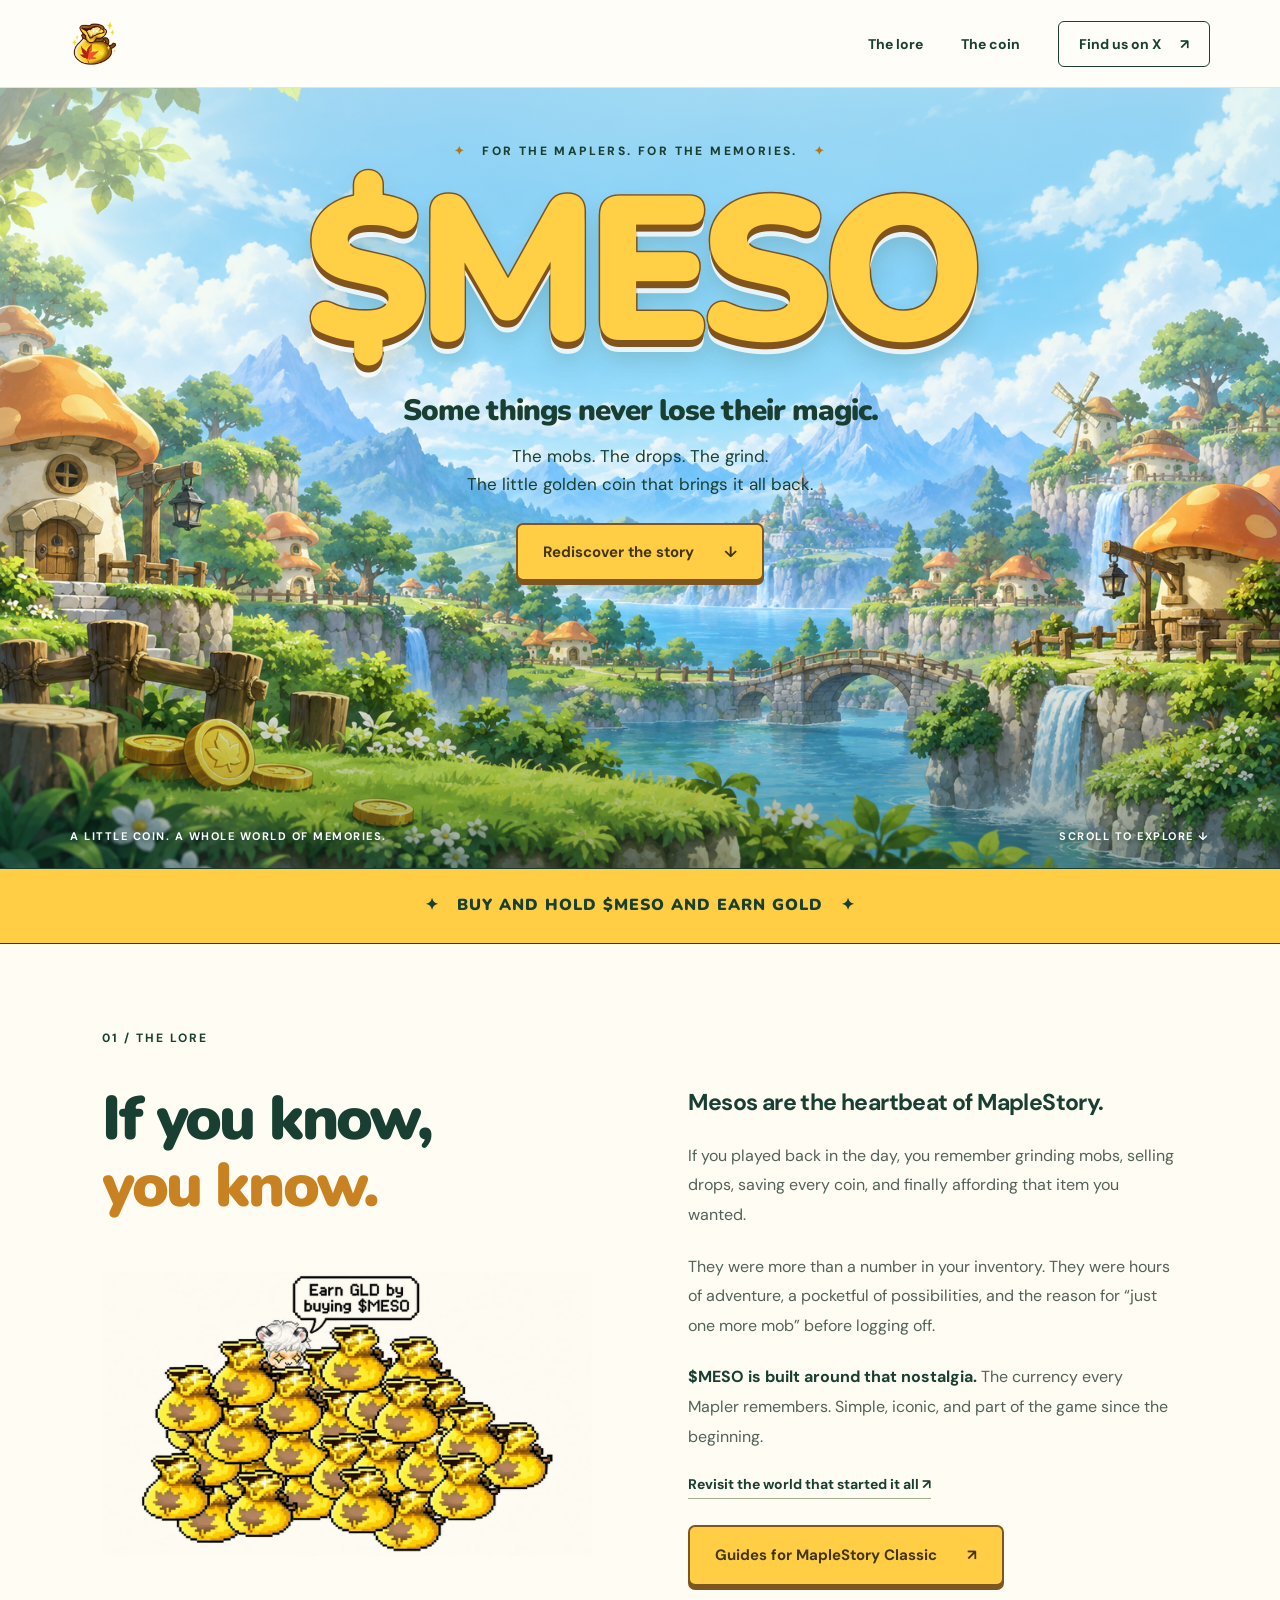
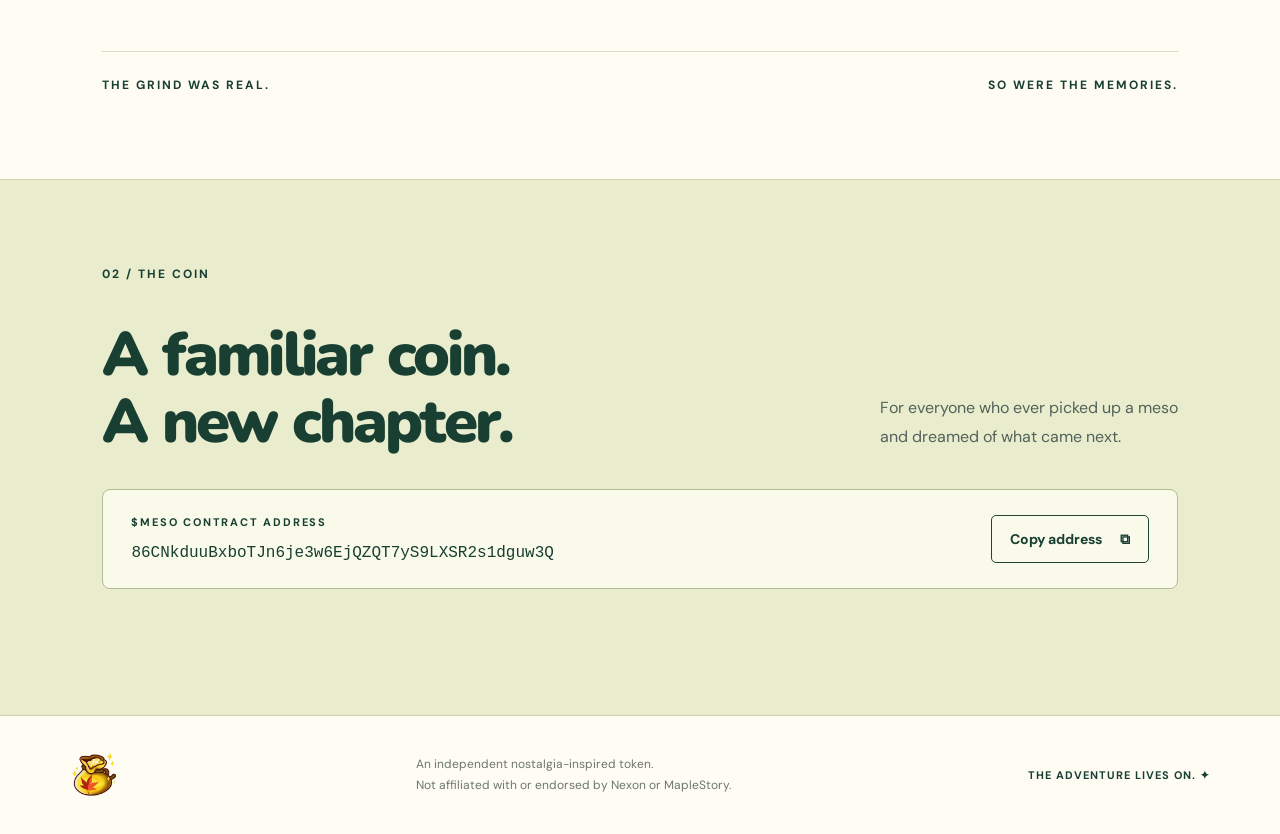
==== index.html @ f6a81551 "Add complete MESO website and artwork" ====
<!doctype html>
<html lang="en"><head><meta charset="UTF-8"><meta name="viewport" content="width=device-width,initial-scale=1"><title>$MESO — Every coin has a story.</title><meta name="description" content="The currency every Mapler remembers. $MESO is a tribute to the grind, the friendships, and the little golden coins that started it all."><link rel="icon" type="image/svg+xml" href="data:image/svg+xml,%3Csvg xmlns='http://www.w3.org/2000/svg' viewBox='0 0 32 32'%3E%3Ccircle cx='16' cy='16' r='14' fill='%23ffc83d' stroke='%23915b17' stroke-width='3'/%3E%3Ctext x='16' y='23' text-anchor='middle' font-size='21' font-weight='bold' fill='%23915b17'%3EM%3C/text%3E%3C/svg%3E"><link rel="stylesheet" href="style.css"></head>
<body><header><a class="brand" href="#" aria-label="MESO home"><img class="bag-logo" src="assets/mesos-bag.png" alt="" width="48" height="48"></a><nav aria-label="Main navigation"><a href="#lore">The lore</a><a href="#contract">The coin</a><a class="nav-social" href="https://x.com/MesosOnchain" target="_blank" rel="noopener noreferrer">Find us on X <span>↗</span></a></nav></header>
<main><section class="hero" aria-labelledby="hero-title"><div class="hero-content"><div class="eyebrow"><span>✦</span> FOR THE MAPLERS. FOR THE MEMORIES. <span>✦</span></div><h1 id="hero-title">$MESO</h1><h2>Some things never lose their magic.</h2><p>The mobs. The drops. The grind.<br>The little golden coin that brings it all back.</p><a class="button primary" href="#lore">Rediscover the story <span>↓</span></a></div><div class="hero-bottom"><span>A LITTLE COIN. A WHOLE WORLD OF MEMORIES.</span><a href="#lore" aria-label="Scroll to the lore">SCROLL TO EXPLORE ↓</a></div></section>
<div class="ticker"><span>✦ &nbsp; BUY AND HOLD $MESO AND EARN GOLD &nbsp; ✦</span></div>
<section id="lore" class="lore section"><div class="chapter">01 / THE LORE</div><div class="lore-grid"><div class="lore-illustration"><h2>If you know,<br><em>you know.</em></h2><img class="meso-pile" src="assets/meso-pile.png" alt="MapleStory character surrounded by golden mesos bags, with a speech bubble reading Earn GLD by buying $MESO" width="1280" height="745" loading="lazy"></div><div class="story"><h3>Mesos are the heartbeat of MapleStory.</h3><p>If you played back in the day, you remember grinding mobs, selling drops, saving every coin, and finally affording that item you wanted.</p><p>They were more than a number in your inventory. They were hours of adventure, a pocketful of possibilities, and the reason for “just one more mob” before logging off.</p><p><strong>$MESO is built around that nostalgia.</strong> The currency every Mapler remembers. Simple, iconic, and part of the game since the beginning.</p><a class="text-link" href="https://www.nexon.com/maplestory/" target="_blank" rel="noopener noreferrer">Revisit the world that started it all ↗</a><a class="button primary guides-button" href="https://henesys.gg/guides" target="_blank" rel="noopener noreferrer">Guides for MapleStory Classic <span aria-hidden="true">↗</span></a></div></div><div class="memory-line"><span>THE GRIND WAS REAL.</span><span>SO WERE THE MEMORIES.</span></div></section>
<section id="contract" class="contract section"><div class="chapter">02 / THE COIN</div><div class="contract-heading"><h2>A familiar coin.<br>A new chapter.</h2><p>For everyone who ever picked up a meso<br>and dreamed of what came next.</p></div><div class="address-box"><div><span class="address-label">$MESO CONTRACT ADDRESS</span><code id="address">86CNkduuBxboTJn6je3w6EjQZQT7yS9LXSR2s1dguw3Q</code></div><button id="copy" type="button">Copy address <span aria-hidden="true">⧉</span></button></div><p id="copy-status" class="copy-status" role="status" aria-live="polite"></p></section></main>
<footer><a class="brand" href="#" aria-label="MESO home"><img class="bag-logo" src="assets/mesos-bag.png" alt="" width="48" height="48"></a><p>An independent nostalgia-inspired token.<br>Not affiliated with or endorsed by Nexon or MapleStory.</p><span>THE ADVENTURE LIVES ON. ✦</span></footer><script src="app.js"></script></body></html>
---- style.css ----
@import url('https://fonts.googleapis.com/css2?family=DM+Sans:wght@400;500;600;700&family=Nunito:wght@700;800;900;1000&display=swap');
:root{--ink:#183f32;--gold:#ffce45;--cream:#fffdf3}*{box-sizing:border-box}html{scroll-behavior:smooth;scroll-padding-top:90px}body{margin:0;background:var(--cream);color:var(--ink);font-family:'DM Sans',sans-serif}a{color:inherit;text-decoration:none}button,a{-webkit-tap-highlight-color:transparent}a:focus-visible,button:focus-visible{outline:3px solid #d15b19;outline-offset:6px}header{height:88px;padding:0 5.5%;display:flex;align-items:center;justify-content:space-between;background:#fffdf7;border-bottom:1px solid #173e3220;position:relative;z-index:2}.brand{display:flex;gap:10px;align-items:center;font-family:Nunito,sans-serif;font-size:30px;font-weight:1000;letter-spacing:-1.4px}.brand-dot{font-size:12px;align-self:flex-start;margin-top:5px}.coin{display:inline-flex;align-items:center;justify-content:center;width:36px;height:36px;border:3px solid #b57922;border-radius:50%;background:#ffd75c;color:#a26513;font-size:24px;box-shadow:inset 0 0 0 3px #ffe99c;letter-spacing:0}nav{display:flex;align-items:center;gap:38px;font-size:14px;font-weight:700}.nav-social{border:1px solid #1a4033;border-radius:6px;padding:13px 20px}.nav-social span{margin-left:16px}.hero{height:780px;min-height:650px;max-height:1000px;position:relative;isolation:isolate;text-align:center;background:#b8e8e1 url('assets/maple-world.png') center 59%/cover no-repeat}.hero:before{content:'';position:absolute;inset:0;z-index:-1;background:linear-gradient(180deg,#e4f9ed9c 0%,#e4f9ed35 36%,transparent 68%,#153d3670 100%)}.hero-content{padding:55px 20px 0}.eyebrow{font-size:12px;font-weight:800;letter-spacing:2.4px;display:flex;justify-content:center;gap:16px}.eyebrow span{color:#b27717}h1{font-family:Nunito,sans-serif;font-size:clamp(110px,16vw,220px);font-weight:1000;letter-spacing:-.055em;line-height:1.02;margin:10px 0 12px;color:#ffcf45;-webkit-text-stroke:3px #81531d;paint-order:stroke fill;text-shadow:0 7px 0 #81531d,0 12px 0 #ffffffcf,0 18px 25px #24492c30}h2,h3,p{margin-top:0}.hero h2{font-family:Nunito,sans-serif;font-size:clamp(23px,2.3vw,33px);font-weight:900;letter-spacing:-1px;margin-bottom:12px}.hero p{font-size:17px;line-height:1.65;margin-bottom:25px}.button{display:inline-flex;align-items:center;justify-content:center;gap:30px;border-radius:7px;padding:17px 25px;font-size:15px;font-weight:700;transition:transform .2s,box-shadow .2s}.primary{background:var(--gold);border:2px solid #7e5622;box-shadow:0 4px 0 #7e5622;color:#433514}.button:hover{transform:translateY(-3px);box-shadow:0 7px 0 #7e5622}.hero-bottom{position:absolute;bottom:25px;left:5.5%;right:5.5%;display:flex;justify-content:space-between;color:white;font-size:11px;font-weight:700;letter-spacing:1.5px;text-shadow:0 1px 5px #173f32}.ticker{background:var(--gold);display:flex;justify-content:space-around;gap:20px;padding:24px 4%;border-block:1px solid #183f32;font-family:Nunito,sans-serif;font-weight:1000;font-size:16px;letter-spacing:1px}.ticker i{font-style:normal}.section{padding:86px 8%}.chapter{font-size:12px;letter-spacing:2px;font-weight:700;margin-bottom:40px}.lore-grid{display:grid;grid-template-columns:1fr 1fr;gap:9%}.lore h2,.contract h2{font-family:Nunito,sans-serif;font-size:clamp(40px,4.8vw,66px);font-weight:900;letter-spacing:-2.8px;line-height:1.1}.lore h2 em{font-style:normal;color:#c98222}.story h3{font-size:23px;line-height:1.4;letter-spacing:-.6px}.story p{font-size:16px;line-height:1.85;color:#526259;margin-bottom:22px}.story strong{color:var(--ink)}.text-link{font-size:14px;font-weight:700;border-bottom:1px solid #a3ac8b;padding-bottom:5px;display:inline-block}.memory-line{display:flex;justify-content:space-between;gap:20px;border-top:1px solid #d9dec9;margin-top:65px;padding-top:25px;font-size:12px;letter-spacing:2px;font-weight:700}.contract{background:#e9edce;border-block:1px solid #cdd4ad}.contract-heading{display:flex;justify-content:space-between;align-items:flex-end;gap:30px}.contract-heading h2{margin-bottom:32px}.contract-heading p{line-height:1.8;color:#526259;margin-bottom:37px}.address-box{display:flex;align-items:center;justify-content:space-between;gap:25px;padding:25px 28px;border:1px solid #b2bd92;background:#f9fae9;border-radius:8px}.address-label{display:block;font-size:11px;letter-spacing:1.8px;font-weight:700;margin-bottom:12px}code{font-size:16px;overflow-wrap:anywhere}.address-box button{padding:14px 18px;border:1px solid #214532;border-radius:5px;white-space:nowrap;background:transparent;color:var(--ink);font-family:inherit;font-weight:700;font-size:14px;cursor:pointer}.address-box button:hover{background:#e8eccf}.address-box button span{margin-left:15px}.copy-status{height:20px;margin:10px 0;font-size:13px}.dark{background:#204735;color:white;box-shadow:0 3px 0 #102f24}.dark:hover{box-shadow:0 5px 0 #102f24}footer{padding:35px 5.5%;display:flex;align-items:center;justify-content:space-between;gap:30px}footer p{font-size:12px;line-height:1.7;color:#6b776a;margin:0}footer>span{font-size:11px;letter-spacing:1px;font-weight:700}@media(min-width:1600px){.hero{height:880px}.hero-content{padding-top:75px}}@media(max-width:700px){header{height:74px;padding:0 5%}.brand{font-size:25px}nav{gap:18px;font-size:13px}.nav-social{padding:9px 12px}.nav-social span{display:none}nav>a:nth-child(2){display:none}.hero{height:710px;min-height:0;background-position:55% center}.hero-content{padding-top:55px}.eyebrow{font-size:10px;letter-spacing:1.3px;gap:8px}h1{font-size:122px;margin-top:22px}.hero h2{max-width:320px;margin:25px auto 15px;font-size:28px;line-height:1.15}.hero p{font-size:16px}.hero-bottom{justify-content:center;bottom:20px}.hero-bottom>span{display:none}.ticker{padding:20px 5%;font-size:11px;gap:14px;flex-wrap:wrap}.ticker span:nth-of-type(n+3),.ticker i:nth-of-type(n+2){display:none}.section{padding:58px 7%}.chapter{margin-bottom:30px}.lore-grid{grid-template-columns:1fr;gap:20px}.lore h2,.contract h2{font-size:47px;letter-spacing:-2px}.story h3{font-size:21px}.memory-line{font-size:10px;letter-spacing:1px;line-height:1.6;margin-top:38px}.contract-heading{display:block}.contract-heading h2{margin-bottom:24px}.address-box{padding:22px;align-items:stretch;flex-direction:column;gap:20px}code{font-size:14px;line-height:1.7}.address-box button{width:100%}.dark{width:100%;font-size:14px;padding:17px 12px;gap:15px}footer{padding:30px 7%;flex-wrap:wrap}footer p{order:3;width:100%}footer>span{font-size:9px;max-width:120px;line-height:1.7}}@media(prefers-reduced-motion:reduce){html{scroll-behavior:auto}.button{transition:none}}

.bag-logo{width:48px;height:48px;object-fit:contain;mix-blend-mode:multiply;flex-shrink:0}.ticker{text-align:center}.ticker>span{line-height:1.6}@media(max-width:700px){.bag-logo{width:42px;height:42px}.ticker{font-size:13px;letter-spacing:.6px}}

.meso-pile{display:block;width:100%;height:auto;margin-top:30px;mix-blend-mode:multiply}.lore-illustration{min-width:0}

.guides-button{display:flex;width:fit-content;max-width:100%;margin-top:26px;line-height:1.5}
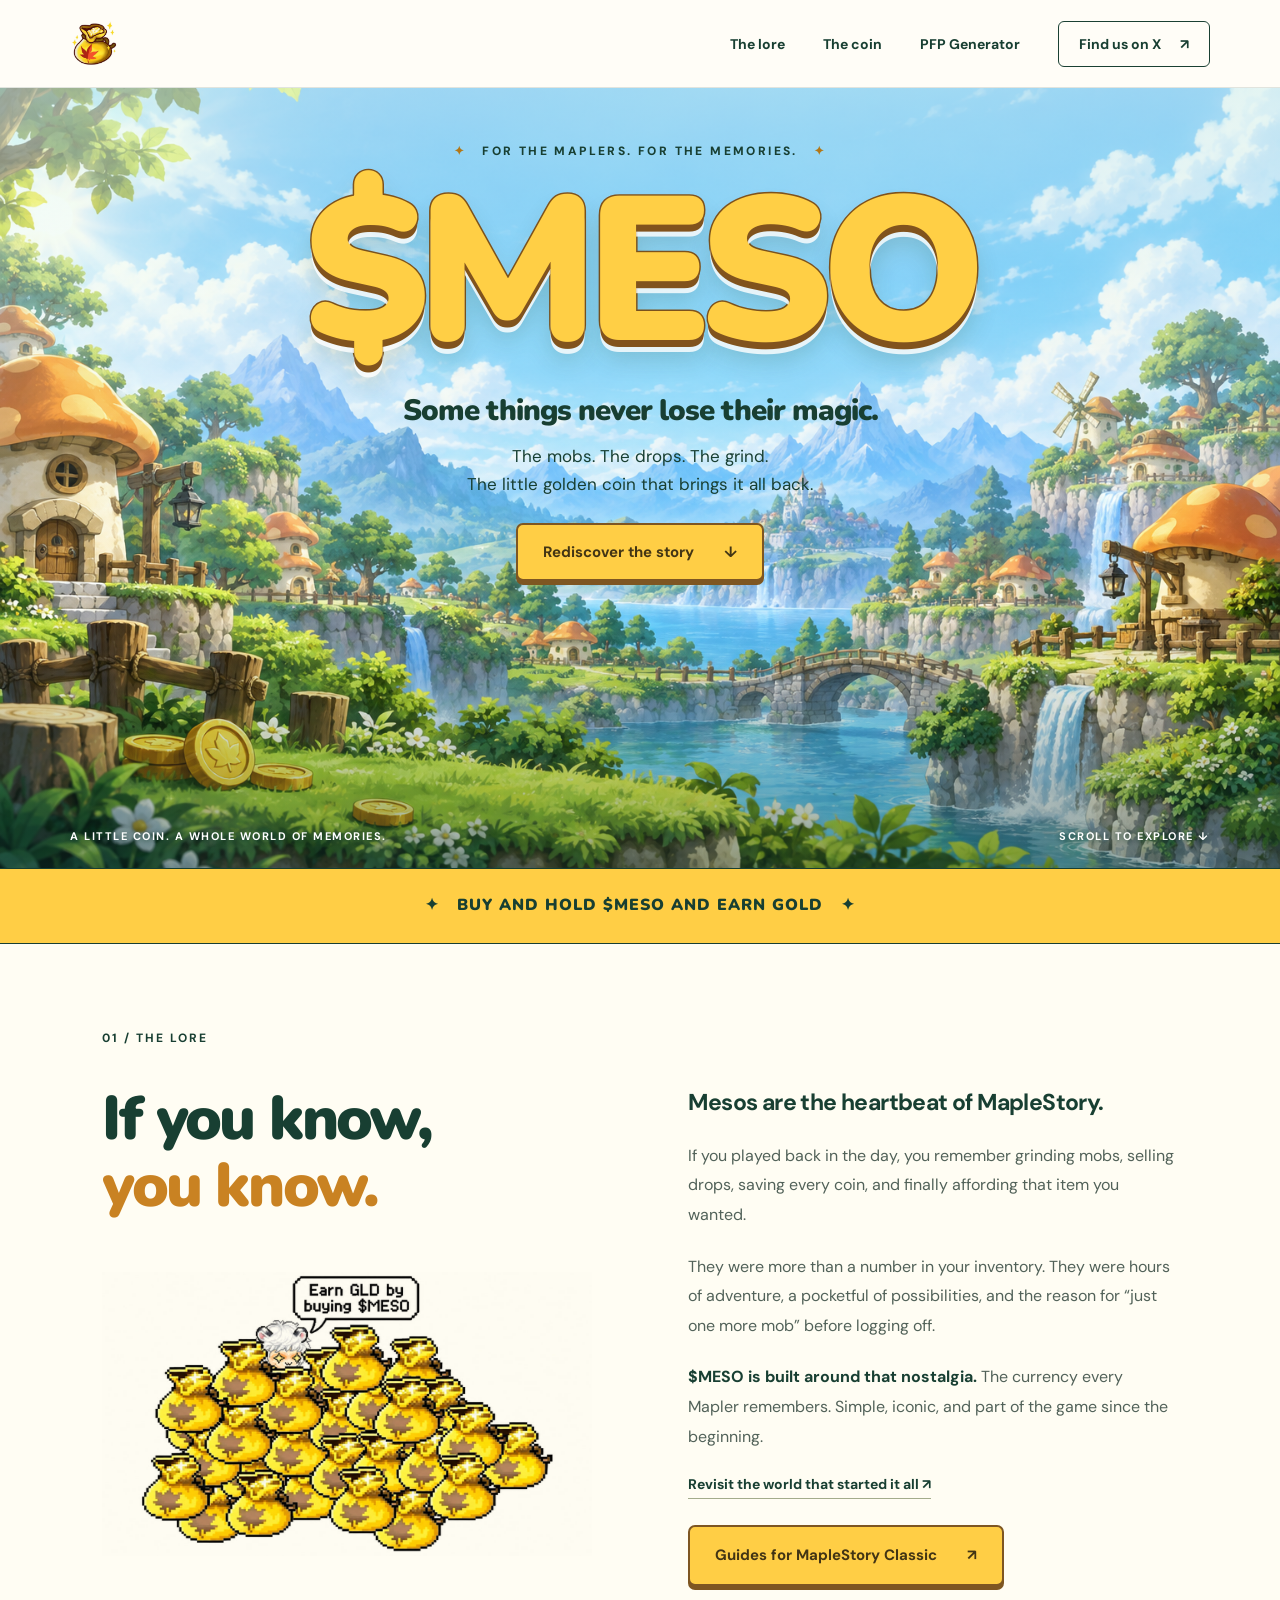
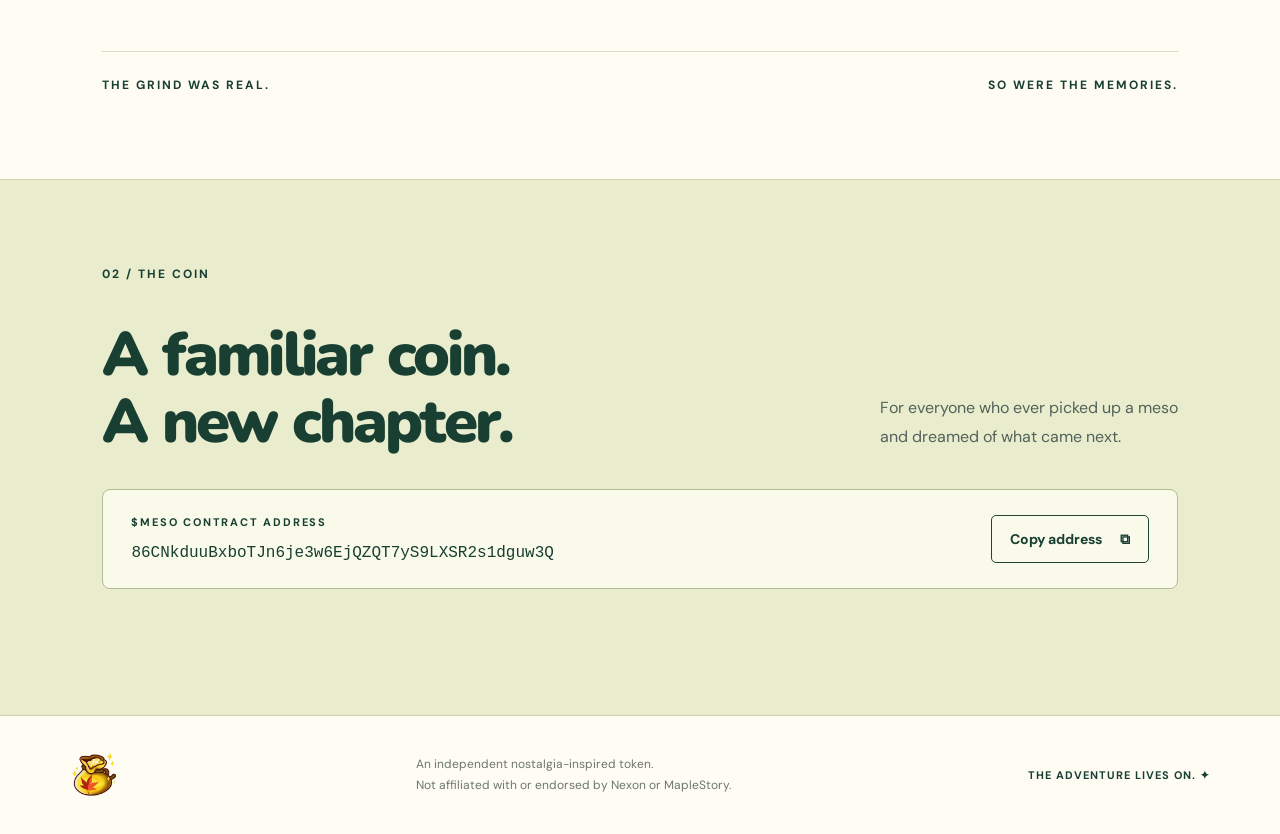
==== commit f33bfb46: "Add customizable PFP generator and homepage navigation" ====
--- a/index.html
+++ b/index.html
@@ -1,6 +1,6 @@
 <!doctype html>
 <html lang="en"><head><meta charset="UTF-8"><meta name="viewport" content="width=device-width,initial-scale=1"><title>$MESO — Every coin has a story.</title><meta name="description" content="The currency every Mapler remembers. $MESO is a tribute to the grind, the friendships, and the little golden coins that started it all."><link rel="icon" type="image/svg+xml" href="data:image/svg+xml,%3Csvg xmlns='http://www.w3.org/2000/svg' viewBox='0 0 32 32'%3E%3Ccircle cx='16' cy='16' r='14' fill='%23ffc83d' stroke='%23915b17' stroke-width='3'/%3E%3Ctext x='16' y='23' text-anchor='middle' font-size='21' font-weight='bold' fill='%23915b17'%3EM%3C/text%3E%3C/svg%3E"><link rel="stylesheet" href="style.css"></head>
-<body><header><a class="brand" href="#" aria-label="MESO home"><img class="bag-logo" src="assets/mesos-bag.png" alt="" width="48" height="48"></a><nav aria-label="Main navigation"><a href="#lore">The lore</a><a href="#contract">The coin</a><a class="nav-social" href="https://x.com/MesosOnchain" target="_blank" rel="noopener noreferrer">Find us on X <span>↗</span></a></nav></header>
+<body><header><a class="brand" href="#" aria-label="MESO home"><img class="bag-logo" src="assets/mesos-bag.png" alt="" width="48" height="48"></a><nav aria-label="Main navigation"><a href="#lore">The lore</a><a href="#contract">The coin</a><a class="pfp-nav" href="pfp/">PFP Generator</a><a class="nav-social" href="https://x.com/MesosOnchain" target="_blank" rel="noopener noreferrer">Find us on X <span>↗</span></a></nav></header>
 <main><section class="hero" aria-labelledby="hero-title"><div class="hero-content"><div class="eyebrow"><span>✦</span> FOR THE MAPLERS. FOR THE MEMORIES. <span>✦</span></div><h1 id="hero-title">$MESO</h1><h2>Some things never lose their magic.</h2><p>The mobs. The drops. The grind.<br>The little golden coin that brings it all back.</p><a class="button primary" href="#lore">Rediscover the story <span>↓</span></a></div><div class="hero-bottom"><span>A LITTLE COIN. A WHOLE WORLD OF MEMORIES.</span><a href="#lore" aria-label="Scroll to the lore">SCROLL TO EXPLORE ↓</a></div></section>
 <div class="ticker"><span>✦ &nbsp; BUY AND HOLD $MESO AND EARN GOLD &nbsp; ✦</span></div>
 <section id="lore" class="lore section"><div class="chapter">01 / THE LORE</div><div class="lore-grid"><div class="lore-illustration"><h2>If you know,<br><em>you know.</em></h2><img class="meso-pile" src="assets/meso-pile.png" alt="MapleStory character surrounded by golden mesos bags, with a speech bubble reading Earn GLD by buying $MESO" width="1280" height="745" loading="lazy"></div><div class="story"><h3>Mesos are the heartbeat of MapleStory.</h3><p>If you played back in the day, you remember grinding mobs, selling drops, saving every coin, and finally affording that item you wanted.</p><p>They were more than a number in your inventory. They were hours of adventure, a pocketful of possibilities, and the reason for “just one more mob” before logging off.</p><p><strong>$MESO is built around that nostalgia.</strong> The currency every Mapler remembers. Simple, iconic, and part of the game since the beginning.</p><a class="text-link" href="https://www.nexon.com/maplestory/" target="_blank" rel="noopener noreferrer">Revisit the world that started it all ↗</a><a class="button primary guides-button" href="https://henesys.gg/guides" target="_blank" rel="noopener noreferrer">Guides for MapleStory Classic <span aria-hidden="true">↗</span></a></div></div><div class="memory-line"><span>THE GRIND WAS REAL.</span><span>SO WERE THE MEMORIES.</span></div></section>
--- a/style.css
+++ b/style.css
@@ -6,3 +6,5 @@
 .meso-pile{display:block;width:100%;height:auto;margin-top:30px;mix-blend-mode:multiply}.lore-illustration{min-width:0}
 
 .guides-button{display:flex;width:fit-content;max-width:100%;margin-top:26px;line-height:1.5}
+
+.pfp-nav{font-weight:700}@media(max-width:700px){header{height:auto;min-height:74px;padding-top:12px;padding-bottom:12px;gap:12px}nav{gap:12px;flex-wrap:wrap;justify-content:flex-end}nav .pfp-nav{display:inline-block}.nav-social{padding:8px}.brand{flex-shrink:0}}@media(max-width:420px){nav{font-size:12px;gap:10px}nav>a:first-child{display:none}}
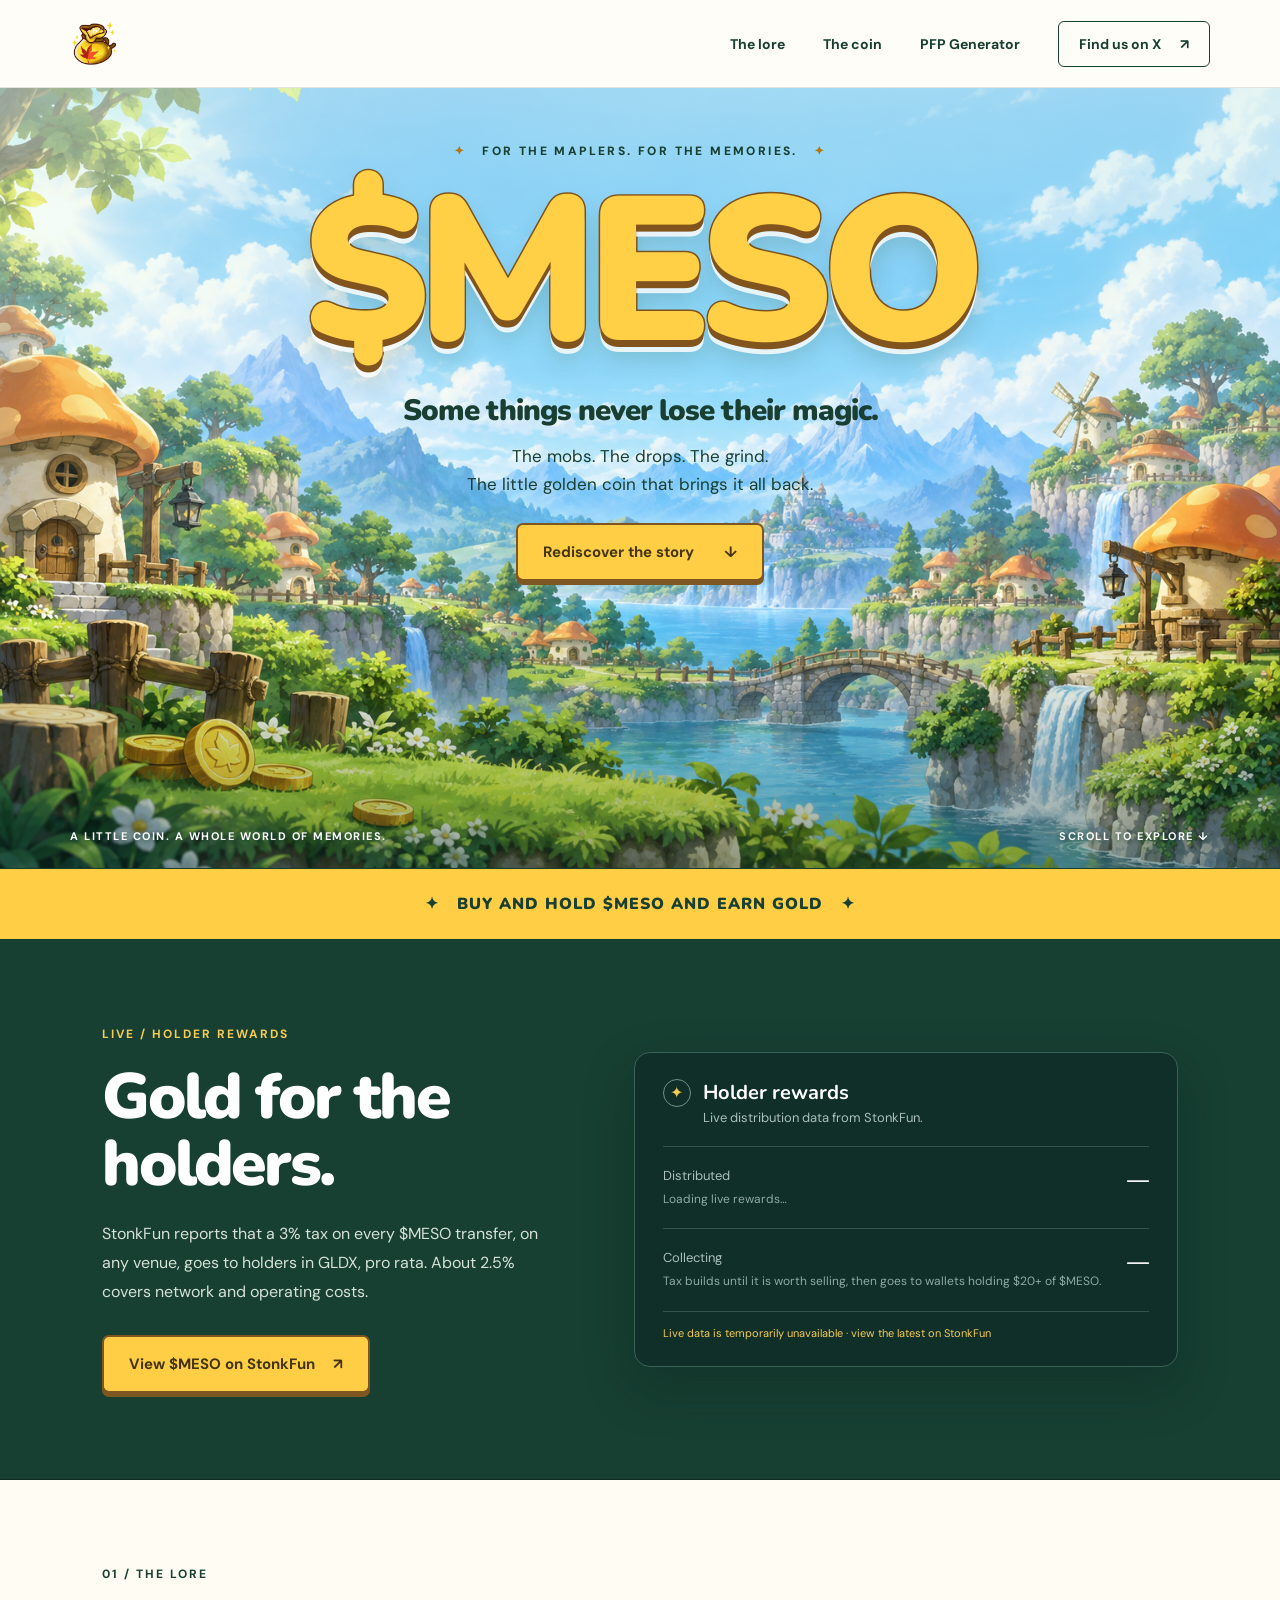
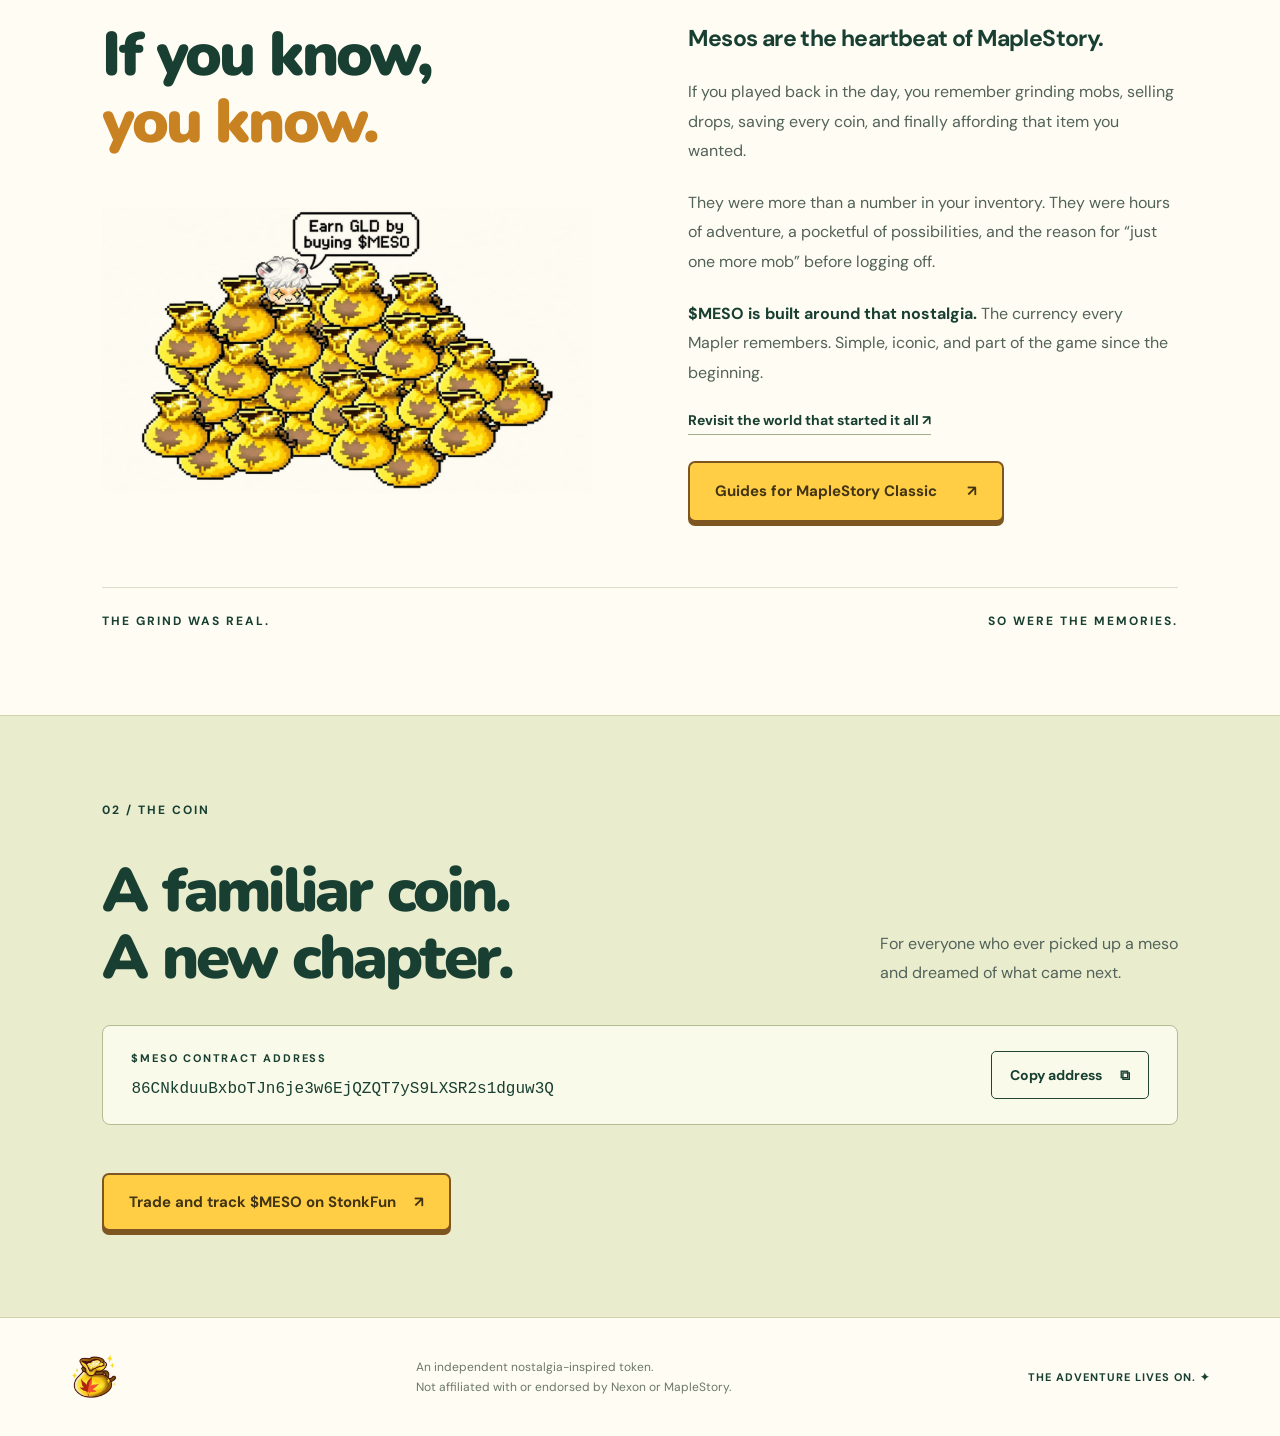
==== commit cc16567e: "Add live holder rewards and StonkFun links" ====
--- a/index.html
+++ b/index.html
@@ -2,7 +2,8 @@
 <html lang="en"><head><meta charset="UTF-8"><meta name="viewport" content="width=device-width,initial-scale=1"><title>$MESO — Every coin has a story.</title><meta name="description" content="The currency every Mapler remembers. $MESO is a tribute to the grind, the friendships, and the little golden coins that started it all."><link rel="icon" type="image/svg+xml" href="data:image/svg+xml,%3Csvg xmlns='http://www.w3.org/2000/svg' viewBox='0 0 32 32'%3E%3Ccircle cx='16' cy='16' r='14' fill='%23ffc83d' stroke='%23915b17' stroke-width='3'/%3E%3Ctext x='16' y='23' text-anchor='middle' font-size='21' font-weight='bold' fill='%23915b17'%3EM%3C/text%3E%3C/svg%3E"><link rel="stylesheet" href="style.css"></head>
 <body><header><a class="brand" href="#" aria-label="MESO home"><img class="bag-logo" src="assets/mesos-bag.png" alt="" width="48" height="48"></a><nav aria-label="Main navigation"><a href="#lore">The lore</a><a href="#contract">The coin</a><a class="pfp-nav" href="pfp/">PFP Generator</a><a class="nav-social" href="https://x.com/MesosOnchain" target="_blank" rel="noopener noreferrer">Find us on X <span>↗</span></a></nav></header>
 <main><section class="hero" aria-labelledby="hero-title"><div class="hero-content"><div class="eyebrow"><span>✦</span> FOR THE MAPLERS. FOR THE MEMORIES. <span>✦</span></div><h1 id="hero-title">$MESO</h1><h2>Some things never lose their magic.</h2><p>The mobs. The drops. The grind.<br>The little golden coin that brings it all back.</p><a class="button primary" href="#lore">Rediscover the story <span>↓</span></a></div><div class="hero-bottom"><span>A LITTLE COIN. A WHOLE WORLD OF MEMORIES.</span><a href="#lore" aria-label="Scroll to the lore">SCROLL TO EXPLORE ↓</a></div></section>
-<div class="ticker"><span>✦ &nbsp; BUY AND HOLD $MESO AND EARN GOLD &nbsp; ✦</span></div>
+<div class="ticker"><a href="#rewards">✦ &nbsp; BUY AND HOLD $MESO AND EARN GOLD &nbsp; ✦</a></div>
+<section id="rewards" class="rewards section" aria-labelledby="rewards-title"><div class="rewards-copy"><div class="chapter">LIVE / HOLDER REWARDS</div><h2 id="rewards-title">Gold for the holders.</h2><p>StonkFun reports that a 3% tax on every $MESO transfer, on any venue, goes to holders in GLDX, pro rata. About 2.5% covers network and operating costs.</p><a class="button primary rewards-cta" href="https://www.stonkfun.xyz/token/86CNkduuBxboTJn6je3w6EjQZQT7yS9LXSR2s1dguw3Q" target="_blank" rel="noopener noreferrer">View $MESO on StonkFun <span aria-hidden="true">↗</span></a></div><article id="rewards-card" class="rewards-card" aria-describedby="rewards-source" aria-busy="true"><div class="rewards-card-heading"><span class="rewards-icon" aria-hidden="true">✦</span><div><h3>Holder rewards</h3><p>Live distribution data from StonkFun.</p></div></div><div class="reward-row"><div><span>Distributed</span><p id="distributed-details">Loading live rewards…</p></div><strong id="distributed-value">—</strong></div><div class="reward-row"><div><span>Collecting</span><p>Tax builds until it is worth selling, then goes to wallets holding $20+ of $MESO.</p></div><strong id="collecting-value">—</strong></div><div class="rewards-source"><span id="rewards-source" role="status">Connecting to StonkFun…</span><span id="holder-count"></span></div></article></section>
 <section id="lore" class="lore section"><div class="chapter">01 / THE LORE</div><div class="lore-grid"><div class="lore-illustration"><h2>If you know,<br><em>you know.</em></h2><img class="meso-pile" src="assets/meso-pile.png" alt="MapleStory character surrounded by golden mesos bags, with a speech bubble reading Earn GLD by buying $MESO" width="1280" height="745" loading="lazy"></div><div class="story"><h3>Mesos are the heartbeat of MapleStory.</h3><p>If you played back in the day, you remember grinding mobs, selling drops, saving every coin, and finally affording that item you wanted.</p><p>They were more than a number in your inventory. They were hours of adventure, a pocketful of possibilities, and the reason for “just one more mob” before logging off.</p><p><strong>$MESO is built around that nostalgia.</strong> The currency every Mapler remembers. Simple, iconic, and part of the game since the beginning.</p><a class="text-link" href="https://www.nexon.com/maplestory/" target="_blank" rel="noopener noreferrer">Revisit the world that started it all ↗</a><a class="button primary guides-button" href="https://henesys.gg/guides" target="_blank" rel="noopener noreferrer">Guides for MapleStory Classic <span aria-hidden="true">↗</span></a></div></div><div class="memory-line"><span>THE GRIND WAS REAL.</span><span>SO WERE THE MEMORIES.</span></div></section>
-<section id="contract" class="contract section"><div class="chapter">02 / THE COIN</div><div class="contract-heading"><h2>A familiar coin.<br>A new chapter.</h2><p>For everyone who ever picked up a meso<br>and dreamed of what came next.</p></div><div class="address-box"><div><span class="address-label">$MESO CONTRACT ADDRESS</span><code id="address">86CNkduuBxboTJn6je3w6EjQZQT7yS9LXSR2s1dguw3Q</code></div><button id="copy" type="button">Copy address <span aria-hidden="true">⧉</span></button></div><p id="copy-status" class="copy-status" role="status" aria-live="polite"></p></section></main>
+<section id="contract" class="contract section"><div class="chapter">02 / THE COIN</div><div class="contract-heading"><h2>A familiar coin.<br>A new chapter.</h2><p>For everyone who ever picked up a meso<br>and dreamed of what came next.</p></div><div class="address-box"><div><span class="address-label">$MESO CONTRACT ADDRESS</span><code id="address">86CNkduuBxboTJn6je3w6EjQZQT7yS9LXSR2s1dguw3Q</code></div><button id="copy" type="button">Copy address <span aria-hidden="true">⧉</span></button></div><p id="copy-status" class="copy-status" role="status" aria-live="polite"></p><a class="button primary stonkfun-button" href="https://www.stonkfun.xyz/token/86CNkduuBxboTJn6je3w6EjQZQT7yS9LXSR2s1dguw3Q" target="_blank" rel="noopener noreferrer">Trade and track $MESO on StonkFun <span aria-hidden="true">↗</span></a></section></main>
 <footer><a class="brand" href="#" aria-label="MESO home"><img class="bag-logo" src="assets/mesos-bag.png" alt="" width="48" height="48"></a><p>An independent nostalgia-inspired token.<br>Not affiliated with or endorsed by Nexon or MapleStory.</p><span>THE ADVENTURE LIVES ON. ✦</span></footer><script src="app.js"></script></body></html>
--- a/style.css
+++ b/style.css
@@ -8,3 +8,9 @@
 .guides-button{display:flex;width:fit-content;max-width:100%;margin-top:26px;line-height:1.5}
 
 .pfp-nav{font-weight:700}@media(max-width:700px){header{height:auto;min-height:74px;padding-top:12px;padding-bottom:12px;gap:12px}nav{gap:12px;flex-wrap:wrap;justify-content:flex-end}nav .pfp-nav{display:inline-block}.nav-social{padding:8px}.brand{flex-shrink:0}}@media(max-width:420px){nav{font-size:12px;gap:10px}nav>a:first-child{display:none}}
+
+.ticker a{display:block;width:100%}
+.rewards{display:grid;grid-template-columns:minmax(0,.9fr) minmax(420px,1.1fr);align-items:center;gap:8%;background:#173f32;color:#fff;border-bottom:1px solid #0f2d24}.rewards .chapter{color:#f6cb54;margin-bottom:22px}.rewards h2{font-family:Nunito,sans-serif;font-size:clamp(42px,5vw,70px);font-weight:900;letter-spacing:-2.8px;line-height:1.05;margin-bottom:22px}.rewards-copy>p{max-width:620px;color:#d6e1d7;font-size:16px;line-height:1.8;margin-bottom:28px}.rewards-cta{gap:18px}.rewards-card{background:#102f28;border:1px solid #3a6257;border-radius:16px;padding:26px 28px;box-shadow:0 20px 50px #071b1645}.rewards-card-heading{display:flex;align-items:flex-start;gap:12px;padding-bottom:20px}.rewards-card-heading h3{font-family:Nunito,sans-serif;font-size:20px;margin:0 0 3px}.rewards-card-heading p{color:#a9c0b9;font-size:13px;margin:0}.rewards-icon{display:inline-flex;align-items:center;justify-content:center;width:28px;height:28px;border:1px solid #6f9288;border-radius:50%;color:#f6cb54;flex:0 0 auto}.reward-row{display:grid;grid-template-columns:minmax(0,1fr) auto;align-items:start;gap:22px;border-top:1px solid #31554c;padding:20px 0}.reward-row span{display:block;color:#a9c0b9;font-size:13px;margin-bottom:6px}.reward-row p{max-width:480px;color:#8eaaa2;font-size:12px;line-height:1.55;margin:0}.reward-row strong{font-family:Nunito,sans-serif;font-size:22px;line-height:1.25;color:#fff;text-align:right;font-variant-numeric:tabular-nums}.rewards-source{display:flex;justify-content:space-between;gap:20px;padding-top:14px;border-top:1px solid #31554c;color:#91aca4;font-size:11px}.rewards-error .rewards-source{color:#f6cb54}.stonkfun-button{margin-top:8px;gap:18px}
+
+@media(max-width:900px){.rewards{grid-template-columns:1fr;gap:38px}.rewards-copy>p{max-width:none}.rewards-card{max-width:680px;width:100%}}
+@media(max-width:700px){.rewards{padding-top:62px;padding-bottom:62px}.rewards h2{font-size:47px;letter-spacing:-2px}.rewards-card{padding:22px 20px}.reward-row{gap:14px}.reward-row strong{font-size:19px}.rewards-source{flex-direction:column;gap:5px}.rewards-cta,.stonkfun-button{width:100%;text-align:center;line-height:1.45}}
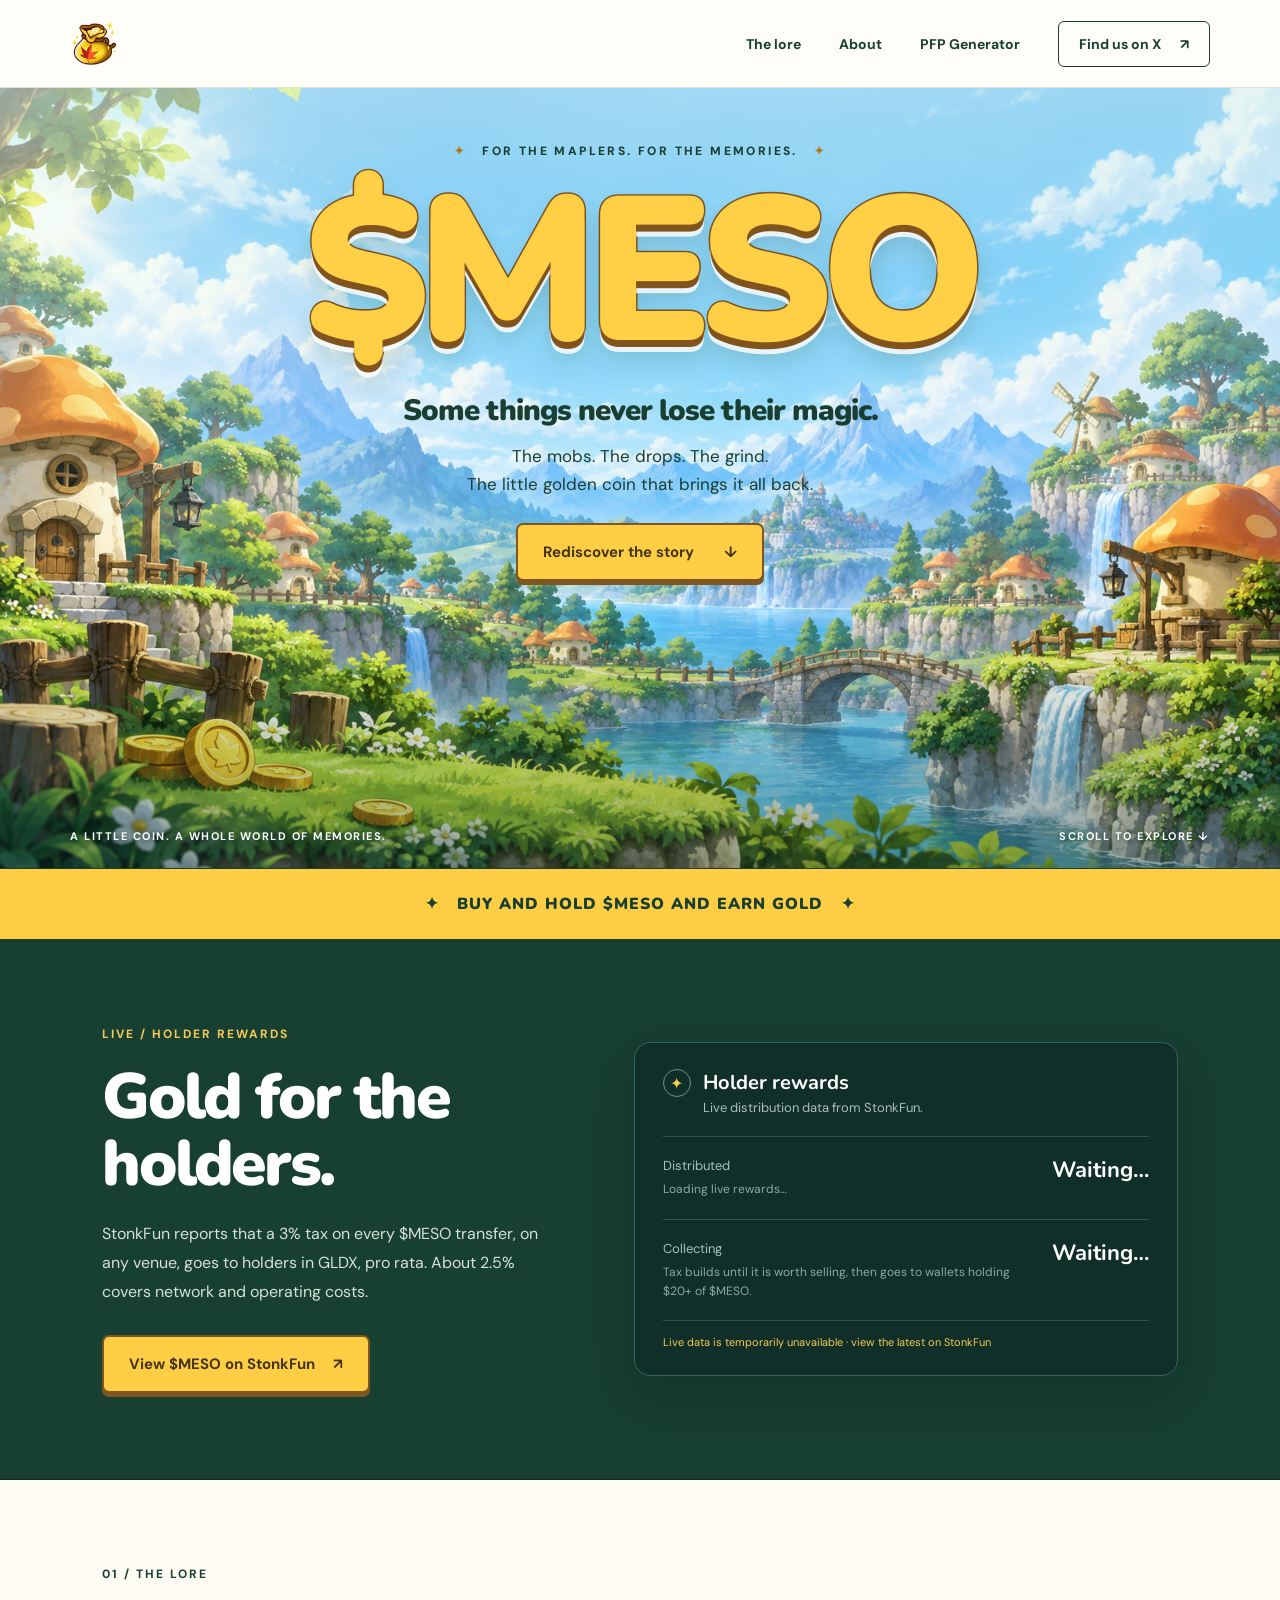
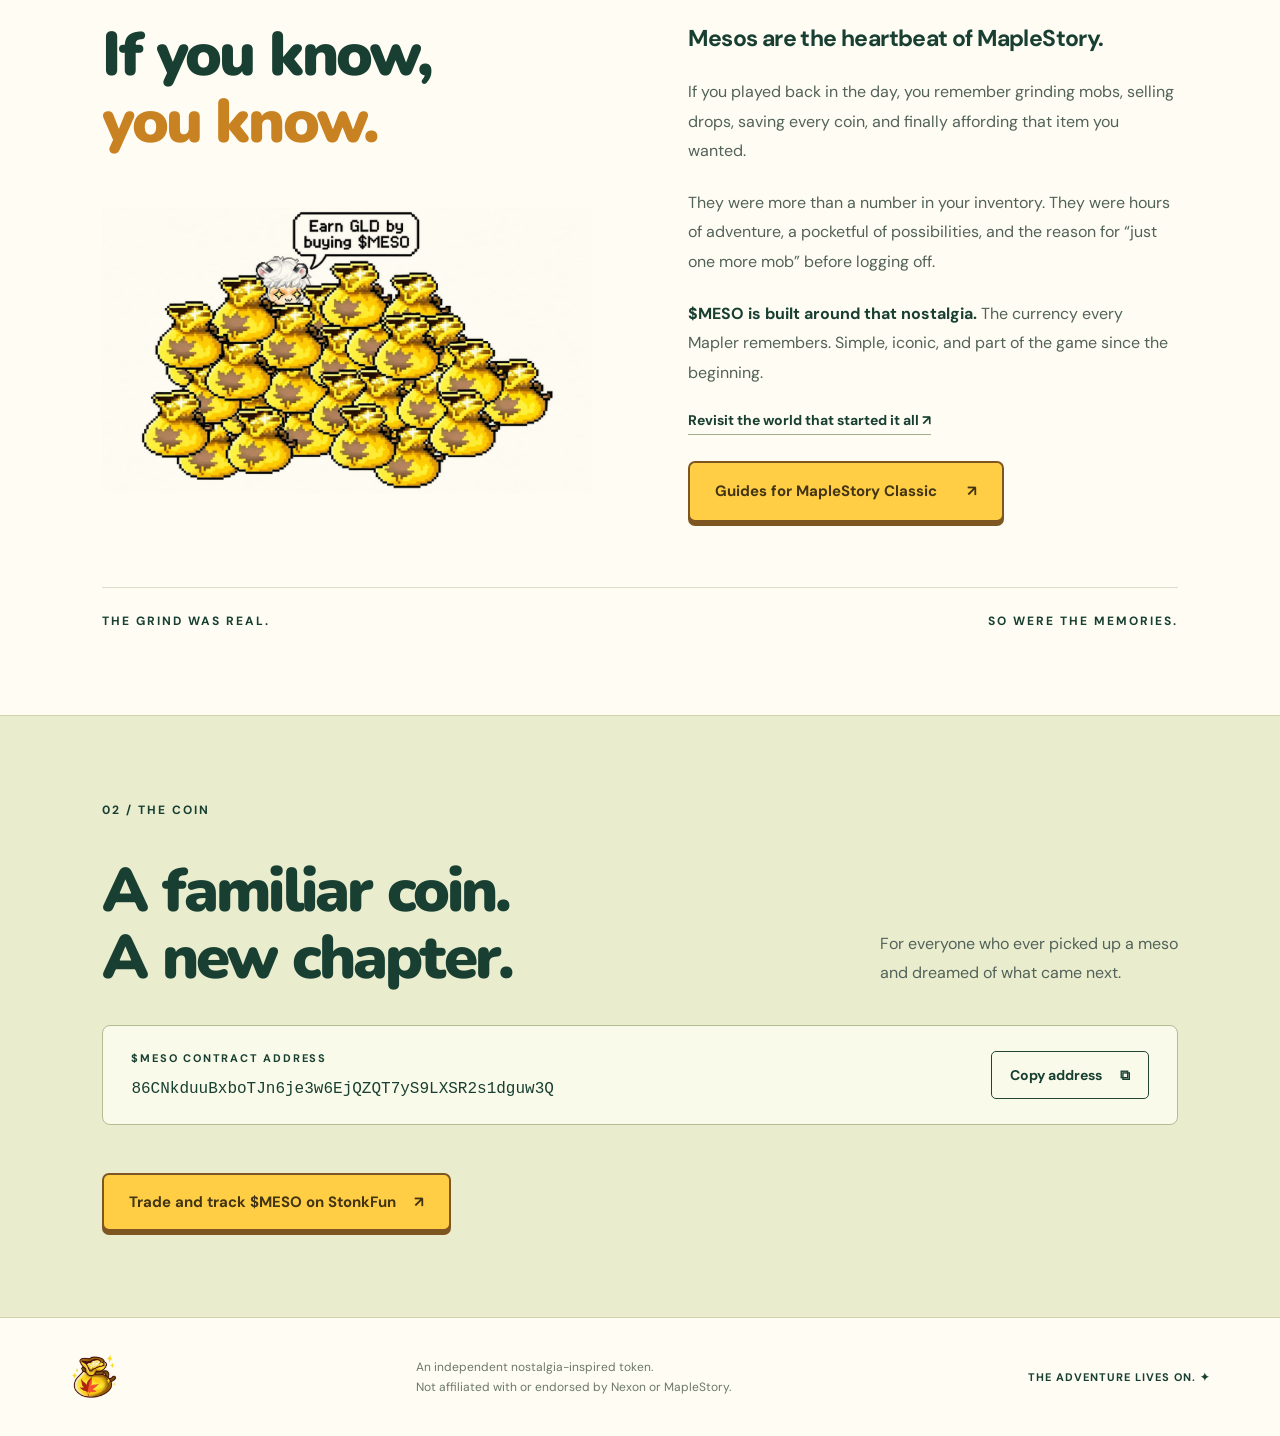
==== commit 47bf7944: "Add MESO about page" ====
--- a/index.html
+++ b/index.html
@@ -1,9 +1,9 @@
 <!doctype html>
-<html lang="en"><head><meta charset="UTF-8"><meta name="viewport" content="width=device-width,initial-scale=1"><title>$MESO — Every coin has a story.</title><meta name="description" content="The currency every Mapler remembers. $MESO is a tribute to the grind, the friendships, and the little golden coins that started it all."><link rel="icon" type="image/svg+xml" href="data:image/svg+xml,%3Csvg xmlns='http://www.w3.org/2000/svg' viewBox='0 0 32 32'%3E%3Ccircle cx='16' cy='16' r='14' fill='%23ffc83d' stroke='%23915b17' stroke-width='3'/%3E%3Ctext x='16' y='23' text-anchor='middle' font-size='21' font-weight='bold' fill='%23915b17'%3EM%3C/text%3E%3C/svg%3E"><link rel="stylesheet" href="style.css"></head>
-<body><header><a class="brand" href="#" aria-label="MESO home"><img class="bag-logo" src="assets/mesos-bag.png" alt="" width="48" height="48"></a><nav aria-label="Main navigation"><a href="#lore">The lore</a><a href="#contract">The coin</a><a class="pfp-nav" href="pfp/">PFP Generator</a><a class="nav-social" href="https://x.com/MesosOnchain" target="_blank" rel="noopener noreferrer">Find us on X <span>↗</span></a></nav></header>
+<html lang="en"><head><meta charset="UTF-8"><meta name="viewport" content="width=device-width,initial-scale=1"><title>$MESO | Every coin has a story.</title><meta name="description" content="The currency every Mapler remembers. $MESO is a tribute to the grind, the friendships, and the little golden coins that started it all."><link rel="icon" type="image/svg+xml" href="data:image/svg+xml,%3Csvg xmlns='http://www.w3.org/2000/svg' viewBox='0 0 32 32'%3E%3Ccircle cx='16' cy='16' r='14' fill='%23ffc83d' stroke='%23915b17' stroke-width='3'/%3E%3Ctext x='16' y='23' text-anchor='middle' font-size='21' font-weight='bold' fill='%23915b17'%3EM%3C/text%3E%3C/svg%3E"><link rel="stylesheet" href="style.css"></head>
+<body><header><a class="brand" href="#" aria-label="MESO home"><img class="bag-logo" src="assets/mesos-bag.png" alt="" width="48" height="48"></a><nav aria-label="Main navigation"><a href="#lore">The lore</a><a href="about.html">About</a><a class="pfp-nav" href="pfp/">PFP Generator</a><a class="nav-social" href="https://x.com/MesosOnchain" target="_blank" rel="noopener noreferrer">Find us on X <span>↗</span></a></nav></header>
 <main><section class="hero" aria-labelledby="hero-title"><div class="hero-content"><div class="eyebrow"><span>✦</span> FOR THE MAPLERS. FOR THE MEMORIES. <span>✦</span></div><h1 id="hero-title">$MESO</h1><h2>Some things never lose their magic.</h2><p>The mobs. The drops. The grind.<br>The little golden coin that brings it all back.</p><a class="button primary" href="#lore">Rediscover the story <span>↓</span></a></div><div class="hero-bottom"><span>A LITTLE COIN. A WHOLE WORLD OF MEMORIES.</span><a href="#lore" aria-label="Scroll to the lore">SCROLL TO EXPLORE ↓</a></div></section>
 <div class="ticker"><a href="#rewards">✦ &nbsp; BUY AND HOLD $MESO AND EARN GOLD &nbsp; ✦</a></div>
-<section id="rewards" class="rewards section" aria-labelledby="rewards-title"><div class="rewards-copy"><div class="chapter">LIVE / HOLDER REWARDS</div><h2 id="rewards-title">Gold for the holders.</h2><p>StonkFun reports that a 3% tax on every $MESO transfer, on any venue, goes to holders in GLDX, pro rata. About 2.5% covers network and operating costs.</p><a class="button primary rewards-cta" href="https://www.stonkfun.xyz/token/86CNkduuBxboTJn6je3w6EjQZQT7yS9LXSR2s1dguw3Q" target="_blank" rel="noopener noreferrer">View $MESO on StonkFun <span aria-hidden="true">↗</span></a></div><article id="rewards-card" class="rewards-card" aria-describedby="rewards-source" aria-busy="true"><div class="rewards-card-heading"><span class="rewards-icon" aria-hidden="true">✦</span><div><h3>Holder rewards</h3><p>Live distribution data from StonkFun.</p></div></div><div class="reward-row"><div><span>Distributed</span><p id="distributed-details">Loading live rewards…</p></div><strong id="distributed-value">—</strong></div><div class="reward-row"><div><span>Collecting</span><p>Tax builds until it is worth selling, then goes to wallets holding $20+ of $MESO.</p></div><strong id="collecting-value">—</strong></div><div class="rewards-source"><span id="rewards-source" role="status">Connecting to StonkFun…</span><span id="holder-count"></span></div></article></section>
+<section id="rewards" class="rewards section" aria-labelledby="rewards-title"><div class="rewards-copy"><div class="chapter">LIVE / HOLDER REWARDS</div><h2 id="rewards-title">Gold for the holders.</h2><p>StonkFun reports that a 3% tax on every $MESO transfer, on any venue, goes to holders in GLDX, pro rata. About 2.5% covers network and operating costs.</p><a class="button primary rewards-cta" href="https://www.stonkfun.xyz/token/86CNkduuBxboTJn6je3w6EjQZQT7yS9LXSR2s1dguw3Q" target="_blank" rel="noopener noreferrer">View $MESO on StonkFun <span aria-hidden="true">↗</span></a></div><article id="rewards-card" class="rewards-card" aria-describedby="rewards-source" aria-busy="true"><div class="rewards-card-heading"><span class="rewards-icon" aria-hidden="true">✦</span><div><h3>Holder rewards</h3><p>Live distribution data from StonkFun.</p></div></div><div class="reward-row"><div><span>Distributed</span><p id="distributed-details">Loading live rewards…</p></div><strong id="distributed-value">Waiting…</strong></div><div class="reward-row"><div><span>Collecting</span><p>Tax builds until it is worth selling, then goes to wallets holding $20+ of $MESO.</p></div><strong id="collecting-value">Waiting…</strong></div><div class="rewards-source"><span id="rewards-source" role="status">Connecting to StonkFun…</span><span id="holder-count"></span></div></article></section>
 <section id="lore" class="lore section"><div class="chapter">01 / THE LORE</div><div class="lore-grid"><div class="lore-illustration"><h2>If you know,<br><em>you know.</em></h2><img class="meso-pile" src="assets/meso-pile.png" alt="MapleStory character surrounded by golden mesos bags, with a speech bubble reading Earn GLD by buying $MESO" width="1280" height="745" loading="lazy"></div><div class="story"><h3>Mesos are the heartbeat of MapleStory.</h3><p>If you played back in the day, you remember grinding mobs, selling drops, saving every coin, and finally affording that item you wanted.</p><p>They were more than a number in your inventory. They were hours of adventure, a pocketful of possibilities, and the reason for “just one more mob” before logging off.</p><p><strong>$MESO is built around that nostalgia.</strong> The currency every Mapler remembers. Simple, iconic, and part of the game since the beginning.</p><a class="text-link" href="https://www.nexon.com/maplestory/" target="_blank" rel="noopener noreferrer">Revisit the world that started it all ↗</a><a class="button primary guides-button" href="https://henesys.gg/guides" target="_blank" rel="noopener noreferrer">Guides for MapleStory Classic <span aria-hidden="true">↗</span></a></div></div><div class="memory-line"><span>THE GRIND WAS REAL.</span><span>SO WERE THE MEMORIES.</span></div></section>
 <section id="contract" class="contract section"><div class="chapter">02 / THE COIN</div><div class="contract-heading"><h2>A familiar coin.<br>A new chapter.</h2><p>For everyone who ever picked up a meso<br>and dreamed of what came next.</p></div><div class="address-box"><div><span class="address-label">$MESO CONTRACT ADDRESS</span><code id="address">86CNkduuBxboTJn6je3w6EjQZQT7yS9LXSR2s1dguw3Q</code></div><button id="copy" type="button">Copy address <span aria-hidden="true">⧉</span></button></div><p id="copy-status" class="copy-status" role="status" aria-live="polite"></p><a class="button primary stonkfun-button" href="https://www.stonkfun.xyz/token/86CNkduuBxboTJn6je3w6EjQZQT7yS9LXSR2s1dguw3Q" target="_blank" rel="noopener noreferrer">Trade and track $MESO on StonkFun <span aria-hidden="true">↗</span></a></section></main>
 <footer><a class="brand" href="#" aria-label="MESO home"><img class="bag-logo" src="assets/mesos-bag.png" alt="" width="48" height="48"></a><p>An independent nostalgia-inspired token.<br>Not affiliated with or endorsed by Nexon or MapleStory.</p><span>THE ADVENTURE LIVES ON. ✦</span></footer><script src="app.js"></script></body></html>
--- a/style.css
+++ b/style.css
@@ -14,3 +14,6 @@
 
 @media(max-width:900px){.rewards{grid-template-columns:1fr;gap:38px}.rewards-copy>p{max-width:none}.rewards-card{max-width:680px;width:100%}}
 @media(max-width:700px){.rewards{padding-top:62px;padding-bottom:62px}.rewards h2{font-size:47px;letter-spacing:-2px}.rewards-card{padding:22px 20px}.reward-row{gap:14px}.reward-row strong{font-size:19px}.rewards-source{flex-direction:column;gap:5px}.rewards-cta,.stonkfun-button{width:100%;text-align:center;line-height:1.45}}
+
+@media(max-width:700px){nav>a:nth-child(2){display:inline-block}nav>a:first-child{display:none}}
+@media(max-width:420px){nav .pfp-nav{display:none}}
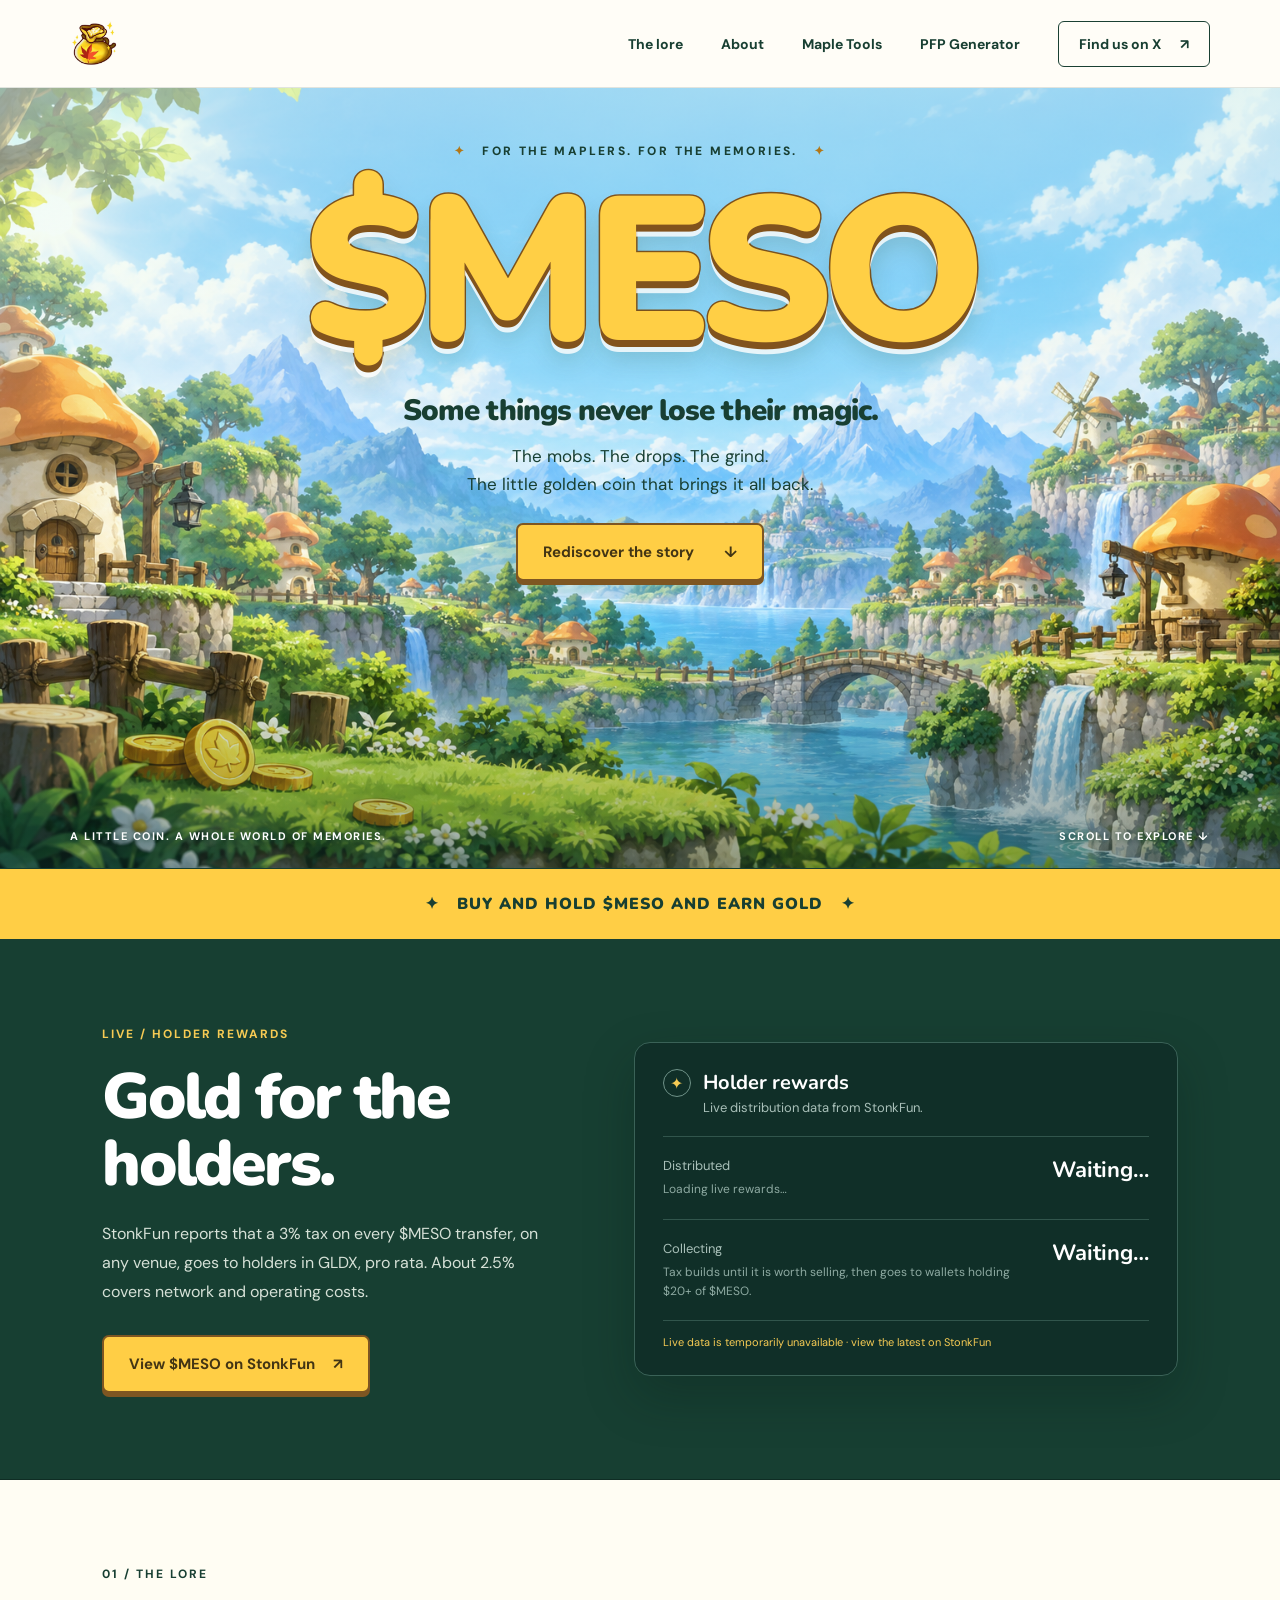
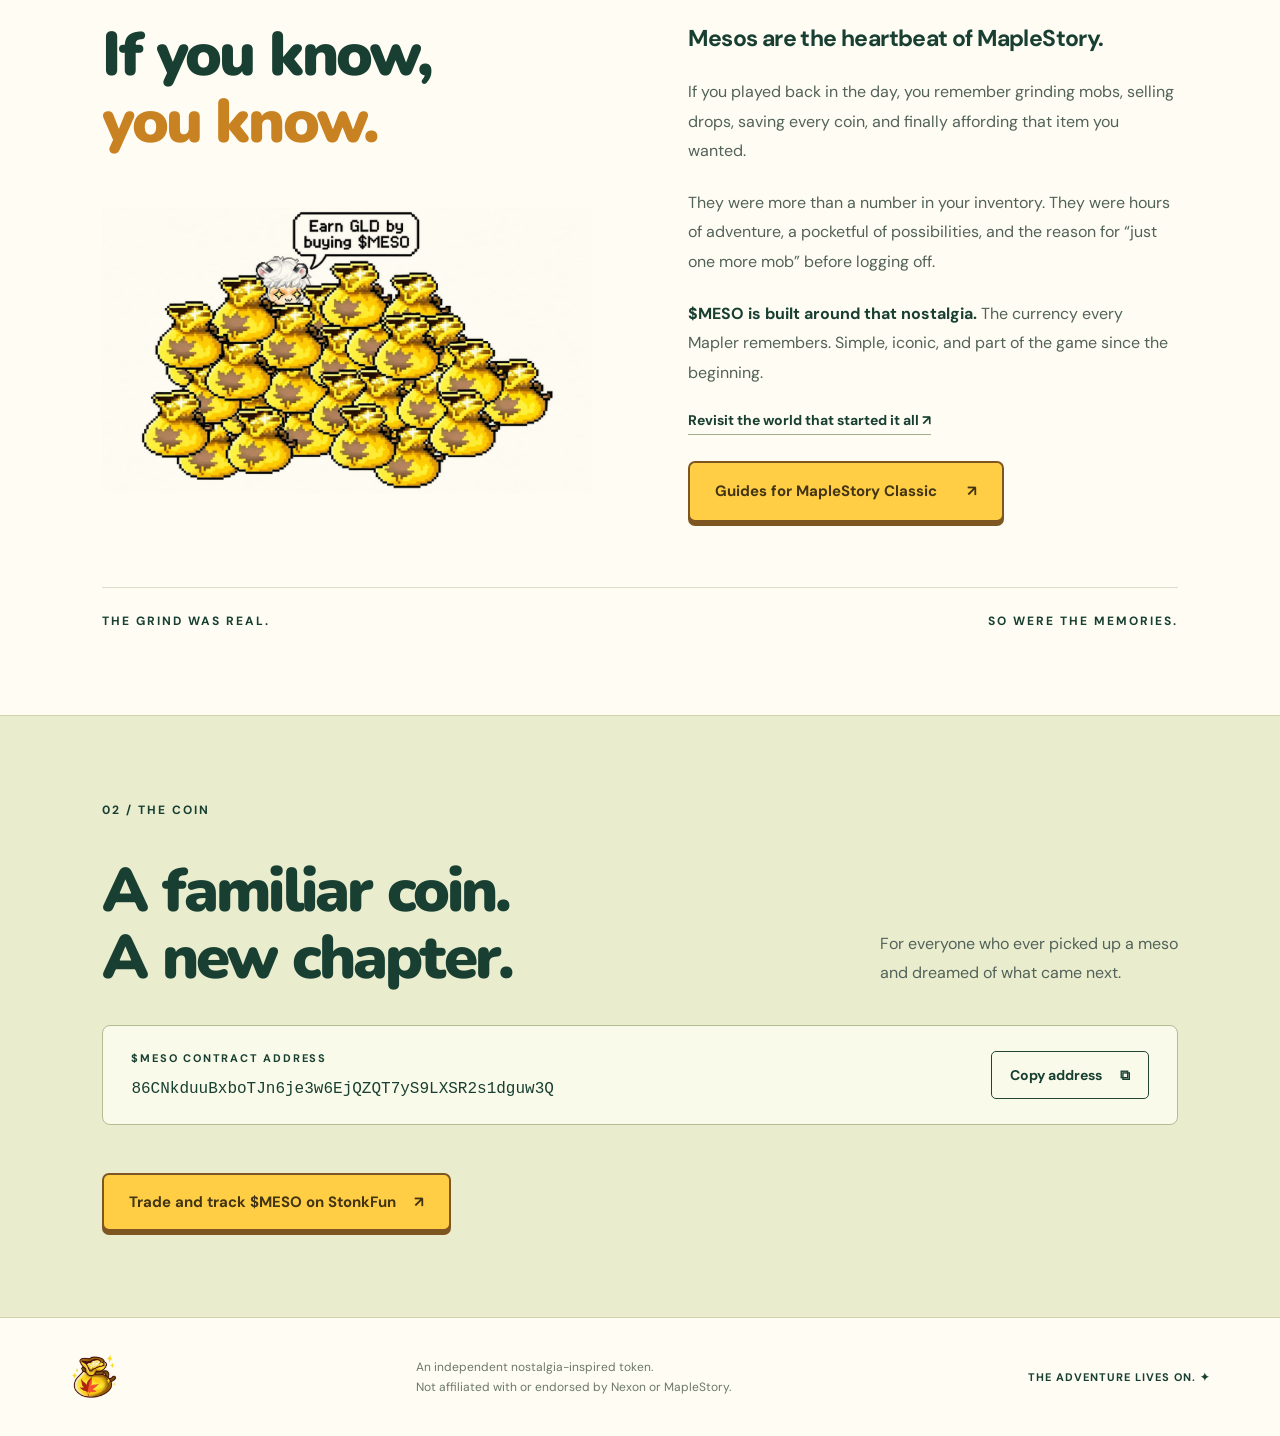
==== commit 8b29f477: "Add Maple tools databases and calculators" ====
--- a/index.html
+++ b/index.html
@@ -1,6 +1,6 @@
 <!doctype html>
 <html lang="en"><head><meta charset="UTF-8"><meta name="viewport" content="width=device-width,initial-scale=1"><title>$MESO | Every coin has a story.</title><meta name="description" content="The currency every Mapler remembers. $MESO is a tribute to the grind, the friendships, and the little golden coins that started it all."><link rel="icon" type="image/svg+xml" href="data:image/svg+xml,%3Csvg xmlns='http://www.w3.org/2000/svg' viewBox='0 0 32 32'%3E%3Ccircle cx='16' cy='16' r='14' fill='%23ffc83d' stroke='%23915b17' stroke-width='3'/%3E%3Ctext x='16' y='23' text-anchor='middle' font-size='21' font-weight='bold' fill='%23915b17'%3EM%3C/text%3E%3C/svg%3E"><link rel="stylesheet" href="style.css"></head>
-<body><header><a class="brand" href="#" aria-label="MESO home"><img class="bag-logo" src="assets/mesos-bag.png" alt="" width="48" height="48"></a><nav aria-label="Main navigation"><a href="#lore">The lore</a><a href="about.html">About</a><a class="pfp-nav" href="pfp/">PFP Generator</a><a class="nav-social" href="https://x.com/MesosOnchain" target="_blank" rel="noopener noreferrer">Find us on X <span>↗</span></a></nav></header>
+<body><header><a class="brand" href="#" aria-label="MESO home"><img class="bag-logo" src="assets/mesos-bag.png" alt="" width="48" height="48"></a><nav aria-label="Main navigation"><a href="#lore">The lore</a><a href="about.html">About</a><a href="tools.html">Maple Tools</a><a class="pfp-nav" href="pfp/">PFP Generator</a><a class="nav-social" href="https://x.com/MesosOnchain" target="_blank" rel="noopener noreferrer">Find us on X <span>↗</span></a></nav></header>
 <main><section class="hero" aria-labelledby="hero-title"><div class="hero-content"><div class="eyebrow"><span>✦</span> FOR THE MAPLERS. FOR THE MEMORIES. <span>✦</span></div><h1 id="hero-title">$MESO</h1><h2>Some things never lose their magic.</h2><p>The mobs. The drops. The grind.<br>The little golden coin that brings it all back.</p><a class="button primary" href="#lore">Rediscover the story <span>↓</span></a></div><div class="hero-bottom"><span>A LITTLE COIN. A WHOLE WORLD OF MEMORIES.</span><a href="#lore" aria-label="Scroll to the lore">SCROLL TO EXPLORE ↓</a></div></section>
 <div class="ticker"><a href="#rewards">✦ &nbsp; BUY AND HOLD $MESO AND EARN GOLD &nbsp; ✦</a></div>
 <section id="rewards" class="rewards section" aria-labelledby="rewards-title"><div class="rewards-copy"><div class="chapter">LIVE / HOLDER REWARDS</div><h2 id="rewards-title">Gold for the holders.</h2><p>StonkFun reports that a 3% tax on every $MESO transfer, on any venue, goes to holders in GLDX, pro rata. About 2.5% covers network and operating costs.</p><a class="button primary rewards-cta" href="https://www.stonkfun.xyz/token/86CNkduuBxboTJn6je3w6EjQZQT7yS9LXSR2s1dguw3Q" target="_blank" rel="noopener noreferrer">View $MESO on StonkFun <span aria-hidden="true">↗</span></a></div><article id="rewards-card" class="rewards-card" aria-describedby="rewards-source" aria-busy="true"><div class="rewards-card-heading"><span class="rewards-icon" aria-hidden="true">✦</span><div><h3>Holder rewards</h3><p>Live distribution data from StonkFun.</p></div></div><div class="reward-row"><div><span>Distributed</span><p id="distributed-details">Loading live rewards…</p></div><strong id="distributed-value">Waiting…</strong></div><div class="reward-row"><div><span>Collecting</span><p>Tax builds until it is worth selling, then goes to wallets holding $20+ of $MESO.</p></div><strong id="collecting-value">Waiting…</strong></div><div class="rewards-source"><span id="rewards-source" role="status">Connecting to StonkFun…</span><span id="holder-count"></span></div></article></section>
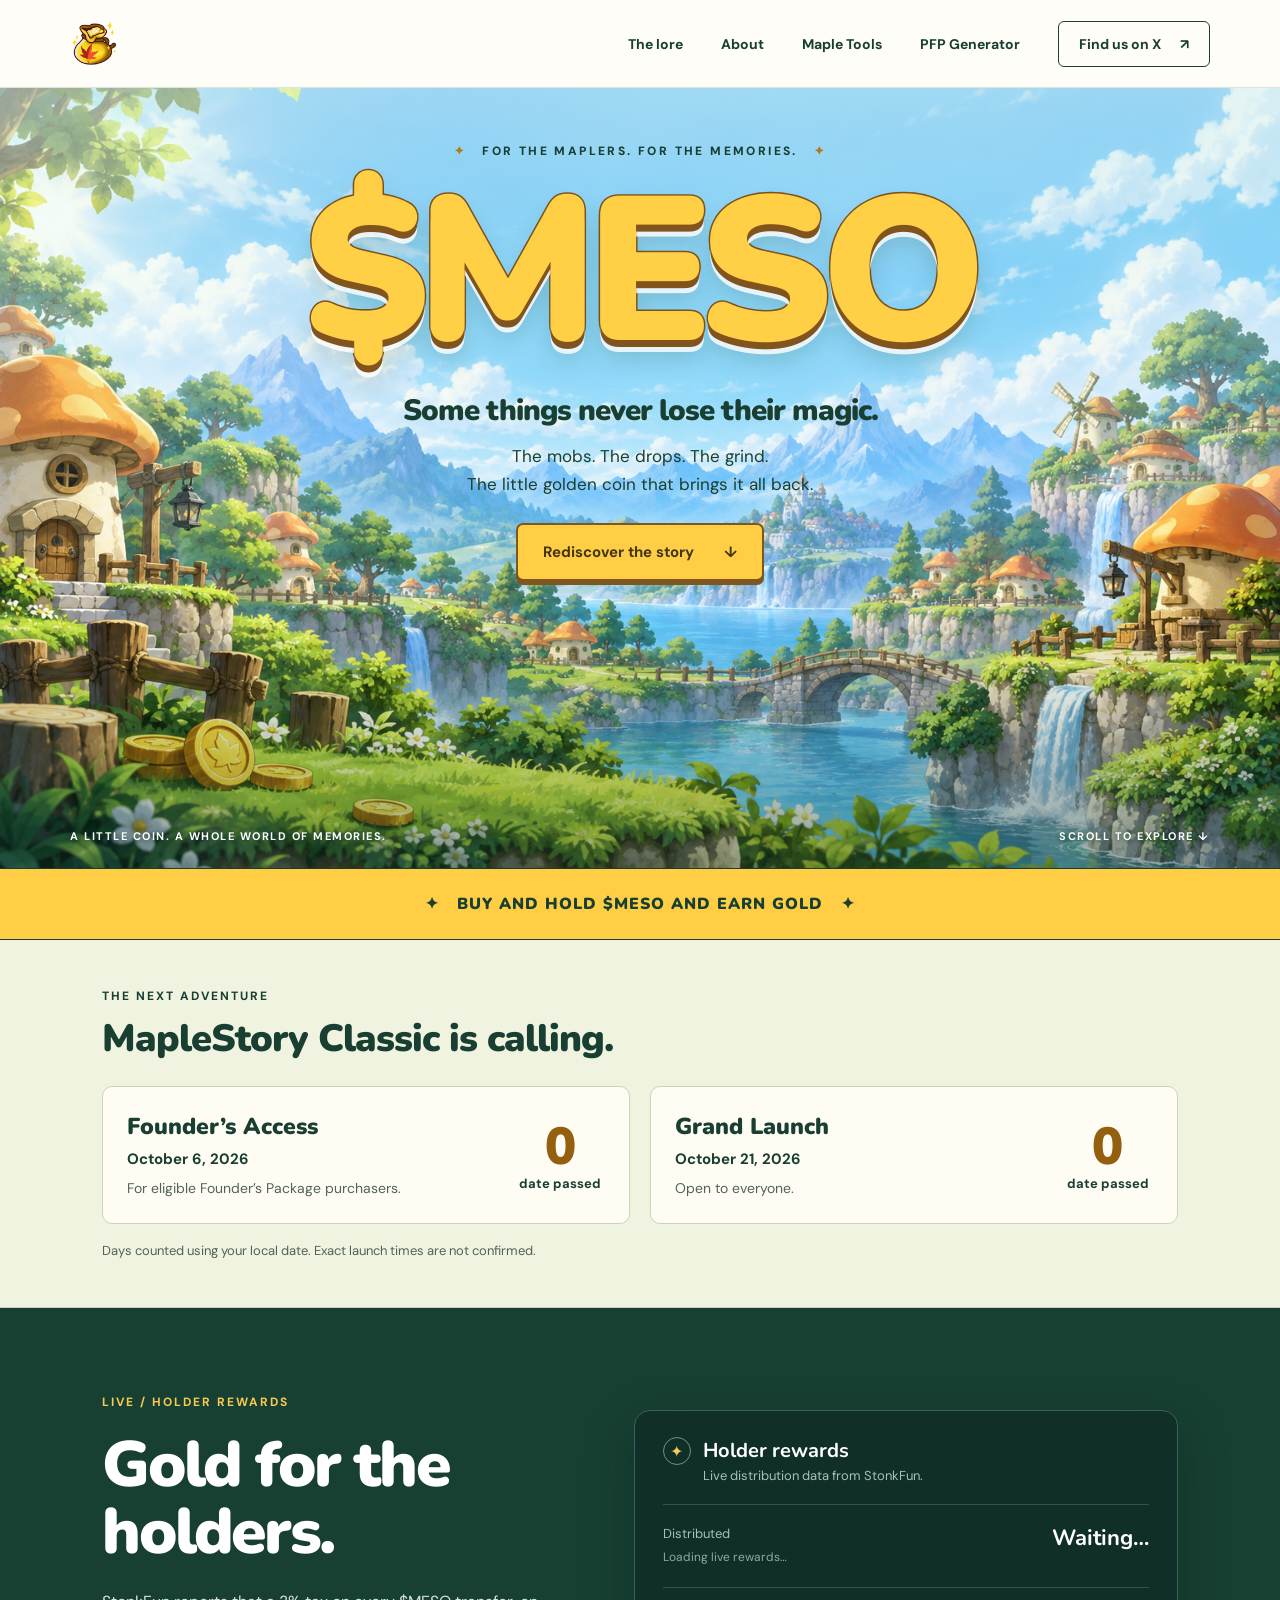
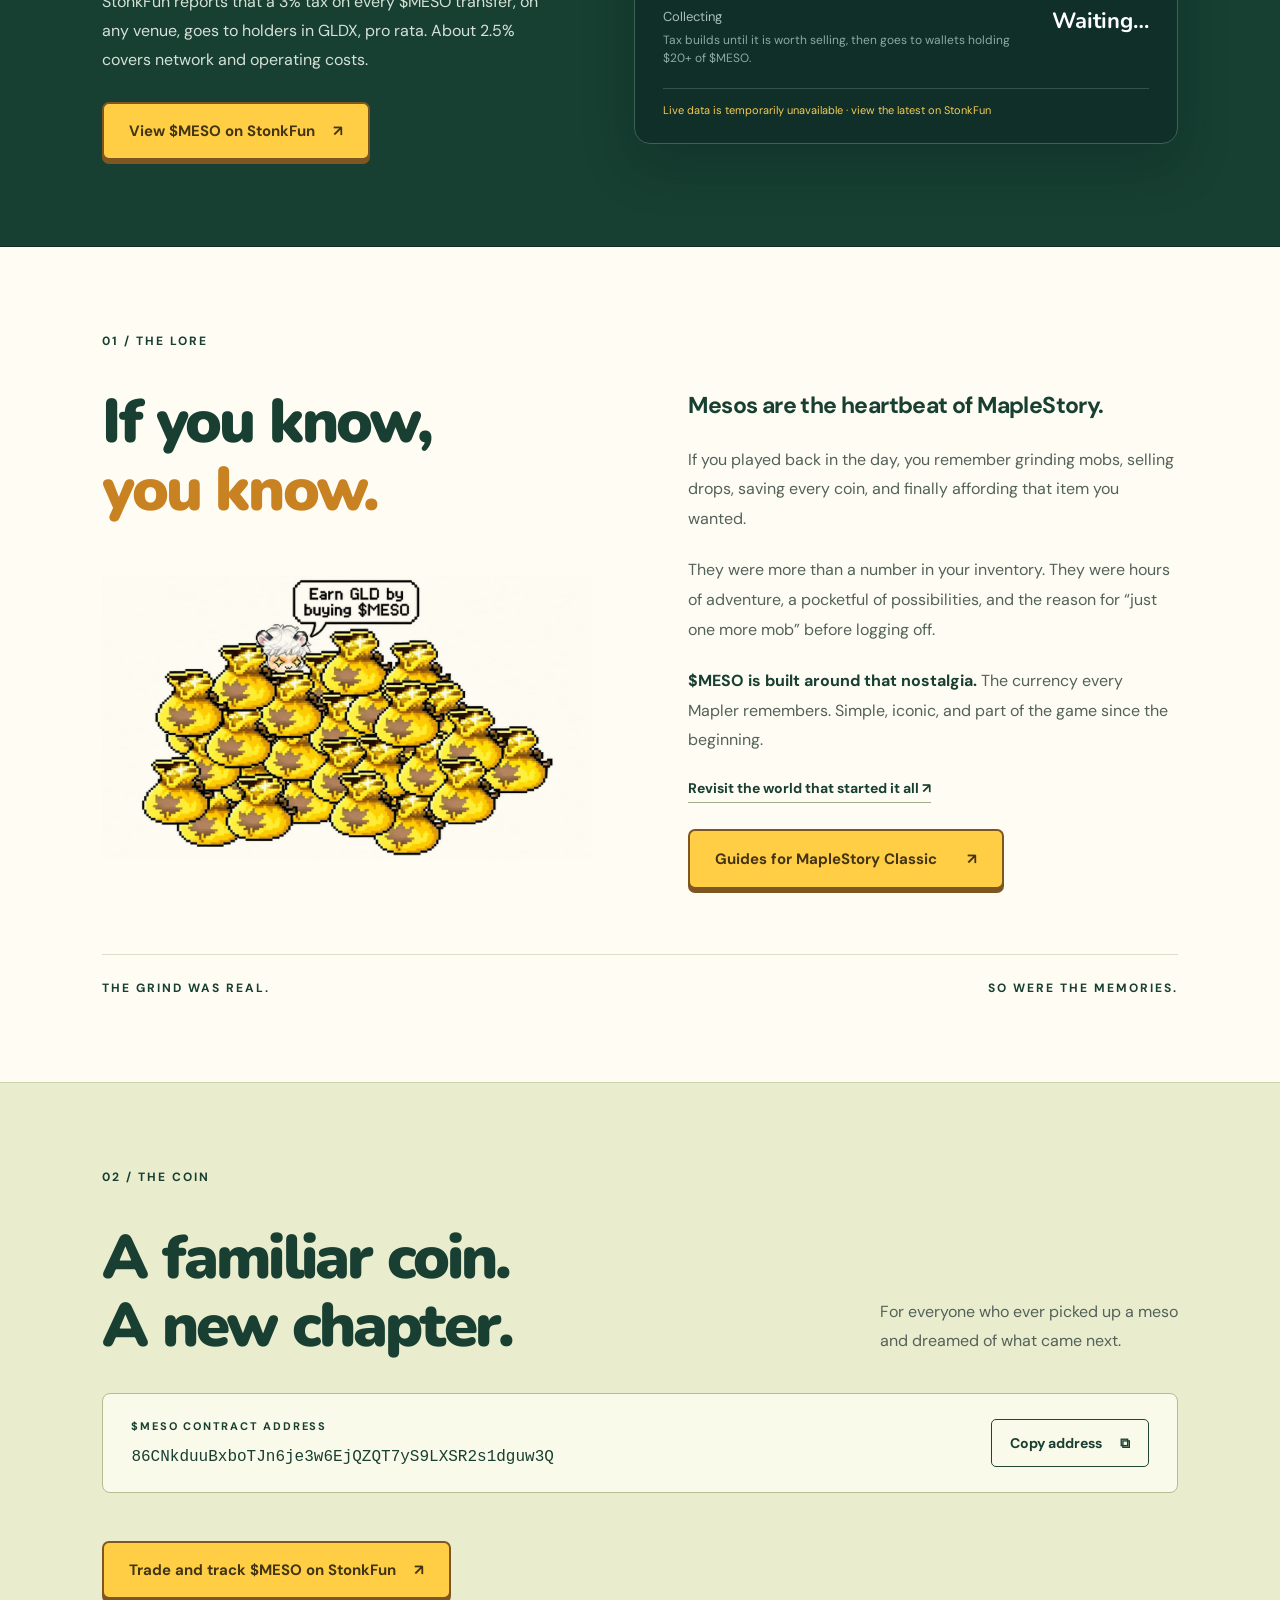
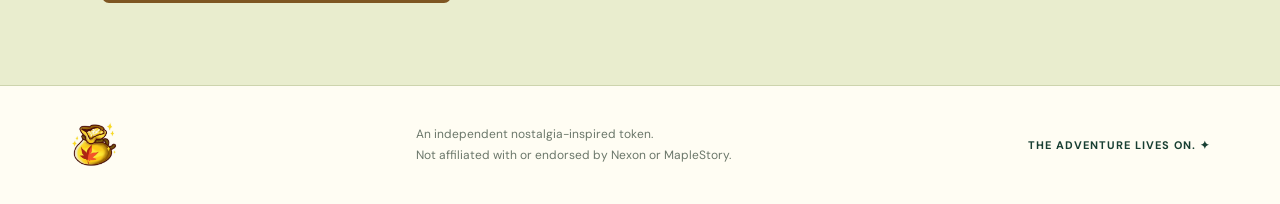
==== commit a30fb3a2: "Add local-date countdowns for Founder access and grand launch" ====
--- a/index.html
+++ b/index.html
@@ -3,6 +3,7 @@
 <body><header><a class="brand" href="#" aria-label="MESO home"><img class="bag-logo" src="assets/mesos-bag.png" alt="" width="48" height="48"></a><nav aria-label="Main navigation"><a href="#lore">The lore</a><a href="about.html">About</a><a href="tools.html">Maple Tools</a><a class="pfp-nav" href="pfp/">PFP Generator</a><a class="nav-social" href="https://x.com/MesosOnchain" target="_blank" rel="noopener noreferrer">Find us on X <span>↗</span></a></nav></header>
 <main><section class="hero" aria-labelledby="hero-title"><div class="hero-content"><div class="eyebrow"><span>✦</span> FOR THE MAPLERS. FOR THE MEMORIES. <span>✦</span></div><h1 id="hero-title">$MESO</h1><h2>Some things never lose their magic.</h2><p>The mobs. The drops. The grind.<br>The little golden coin that brings it all back.</p><a class="button primary" href="#lore">Rediscover the story <span>↓</span></a></div><div class="hero-bottom"><span>A LITTLE COIN. A WHOLE WORLD OF MEMORIES.</span><a href="#lore" aria-label="Scroll to the lore">SCROLL TO EXPLORE ↓</a></div></section>
 <div class="ticker"><a href="#rewards">✦ &nbsp; BUY AND HOLD $MESO AND EARN GOLD &nbsp; ✦</a></div>
+<section class="launch-countdowns" aria-labelledby="launch-title"><div class="launch-heading"><span class="chapter">THE NEXT ADVENTURE</span><h2 id="launch-title">MapleStory Classic is calling.</h2></div><div class="launch-grid"><article><div><h3>Founder’s Access</h3><time datetime="2026-10-06">October 6, 2026</time><p>For eligible Founder’s Package purchasers.</p></div><div class="launch-number" data-launch-date="2026-10-06"><strong>—</strong><span>days to go</span></div></article><article><div><h3>Grand Launch</h3><time datetime="2026-10-21">October 21, 2026</time><p>Open to everyone.</p></div><div class="launch-number" data-launch-date="2026-10-21"><strong>—</strong><span>days to go</span></div></article></div><p class="launch-note">Days counted using your local date. Exact launch times are not confirmed.</p></section>
 <section id="rewards" class="rewards section" aria-labelledby="rewards-title"><div class="rewards-copy"><div class="chapter">LIVE / HOLDER REWARDS</div><h2 id="rewards-title">Gold for the holders.</h2><p>StonkFun reports that a 3% tax on every $MESO transfer, on any venue, goes to holders in GLDX, pro rata. About 2.5% covers network and operating costs.</p><a class="button primary rewards-cta" href="https://www.stonkfun.xyz/token/86CNkduuBxboTJn6je3w6EjQZQT7yS9LXSR2s1dguw3Q" target="_blank" rel="noopener noreferrer">View $MESO on StonkFun <span aria-hidden="true">↗</span></a></div><article id="rewards-card" class="rewards-card" aria-describedby="rewards-source" aria-busy="true"><div class="rewards-card-heading"><span class="rewards-icon" aria-hidden="true">✦</span><div><h3>Holder rewards</h3><p>Live distribution data from StonkFun.</p></div></div><div class="reward-row"><div><span>Distributed</span><p id="distributed-details">Loading live rewards…</p></div><strong id="distributed-value">Waiting…</strong></div><div class="reward-row"><div><span>Collecting</span><p>Tax builds until it is worth selling, then goes to wallets holding $20+ of $MESO.</p></div><strong id="collecting-value">Waiting…</strong></div><div class="rewards-source"><span id="rewards-source" role="status">Connecting to StonkFun…</span><span id="holder-count"></span></div></article></section>
 <section id="lore" class="lore section"><div class="chapter">01 / THE LORE</div><div class="lore-grid"><div class="lore-illustration"><h2>If you know,<br><em>you know.</em></h2><img class="meso-pile" src="assets/meso-pile.png" alt="MapleStory character surrounded by golden mesos bags, with a speech bubble reading Earn GLD by buying $MESO" width="1280" height="745" loading="lazy"></div><div class="story"><h3>Mesos are the heartbeat of MapleStory.</h3><p>If you played back in the day, you remember grinding mobs, selling drops, saving every coin, and finally affording that item you wanted.</p><p>They were more than a number in your inventory. They were hours of adventure, a pocketful of possibilities, and the reason for “just one more mob” before logging off.</p><p><strong>$MESO is built around that nostalgia.</strong> The currency every Mapler remembers. Simple, iconic, and part of the game since the beginning.</p><a class="text-link" href="https://www.nexon.com/maplestory/" target="_blank" rel="noopener noreferrer">Revisit the world that started it all ↗</a><a class="button primary guides-button" href="https://henesys.gg/guides" target="_blank" rel="noopener noreferrer">Guides for MapleStory Classic <span aria-hidden="true">↗</span></a></div></div><div class="memory-line"><span>THE GRIND WAS REAL.</span><span>SO WERE THE MEMORIES.</span></div></section>
 <section id="contract" class="contract section"><div class="chapter">02 / THE COIN</div><div class="contract-heading"><h2>A familiar coin.<br>A new chapter.</h2><p>For everyone who ever picked up a meso<br>and dreamed of what came next.</p></div><div class="address-box"><div><span class="address-label">$MESO CONTRACT ADDRESS</span><code id="address">86CNkduuBxboTJn6je3w6EjQZQT7yS9LXSR2s1dguw3Q</code></div><button id="copy" type="button">Copy address <span aria-hidden="true">⧉</span></button></div><p id="copy-status" class="copy-status" role="status" aria-live="polite"></p><a class="button primary stonkfun-button" href="https://www.stonkfun.xyz/token/86CNkduuBxboTJn6je3w6EjQZQT7yS9LXSR2s1dguw3Q" target="_blank" rel="noopener noreferrer">Trade and track $MESO on StonkFun <span aria-hidden="true">↗</span></a></section></main>
--- a/style.css
+++ b/style.css
@@ -17,3 +17,5 @@
 
 @media(max-width:700px){nav>a:nth-child(2){display:inline-block}nav>a:first-child{display:none}}
 @media(max-width:420px){nav .pfp-nav{display:none}}
+
+.launch-countdowns{padding:48px 8%;background:#eff3df;border-bottom:1px solid #ccd6b9}.launch-heading .chapter{display:block;margin-bottom:12px}.launch-heading h2{font:900 clamp(26px,3vw,38px)/1.2 Nunito,sans-serif;margin-bottom:24px;letter-spacing:-1px}.launch-grid{display:grid;grid-template-columns:1fr 1fr;gap:20px}.launch-grid article{display:flex;justify-content:space-between;align-items:center;gap:22px;padding:24px;background:#fffdf3;border:1px solid #cad4b6;border-radius:10px}.launch-grid h3{font:900 23px Nunito,sans-serif;margin:0 0 6px}.launch-grid time{font-size:15px;font-weight:700}.launch-grid p{font-size:14px;line-height:1.5;margin:9px 0 0;color:#526259}.launch-number{display:flex;flex-direction:column;align-items:center;flex-shrink:0;min-width:90px}.launch-number strong{font:1000 52px/1.1 Nunito,sans-serif;color:#946010}.launch-number span{font-size:13px;font-weight:700}.launch-note{font-size:13px;color:#526259;margin:18px 0 0}@media(max-width:760px){.launch-countdowns{padding:36px 7%}.launch-grid{grid-template-columns:1fr}.launch-grid article{padding:20px}.launch-number strong{font-size:44px}}
